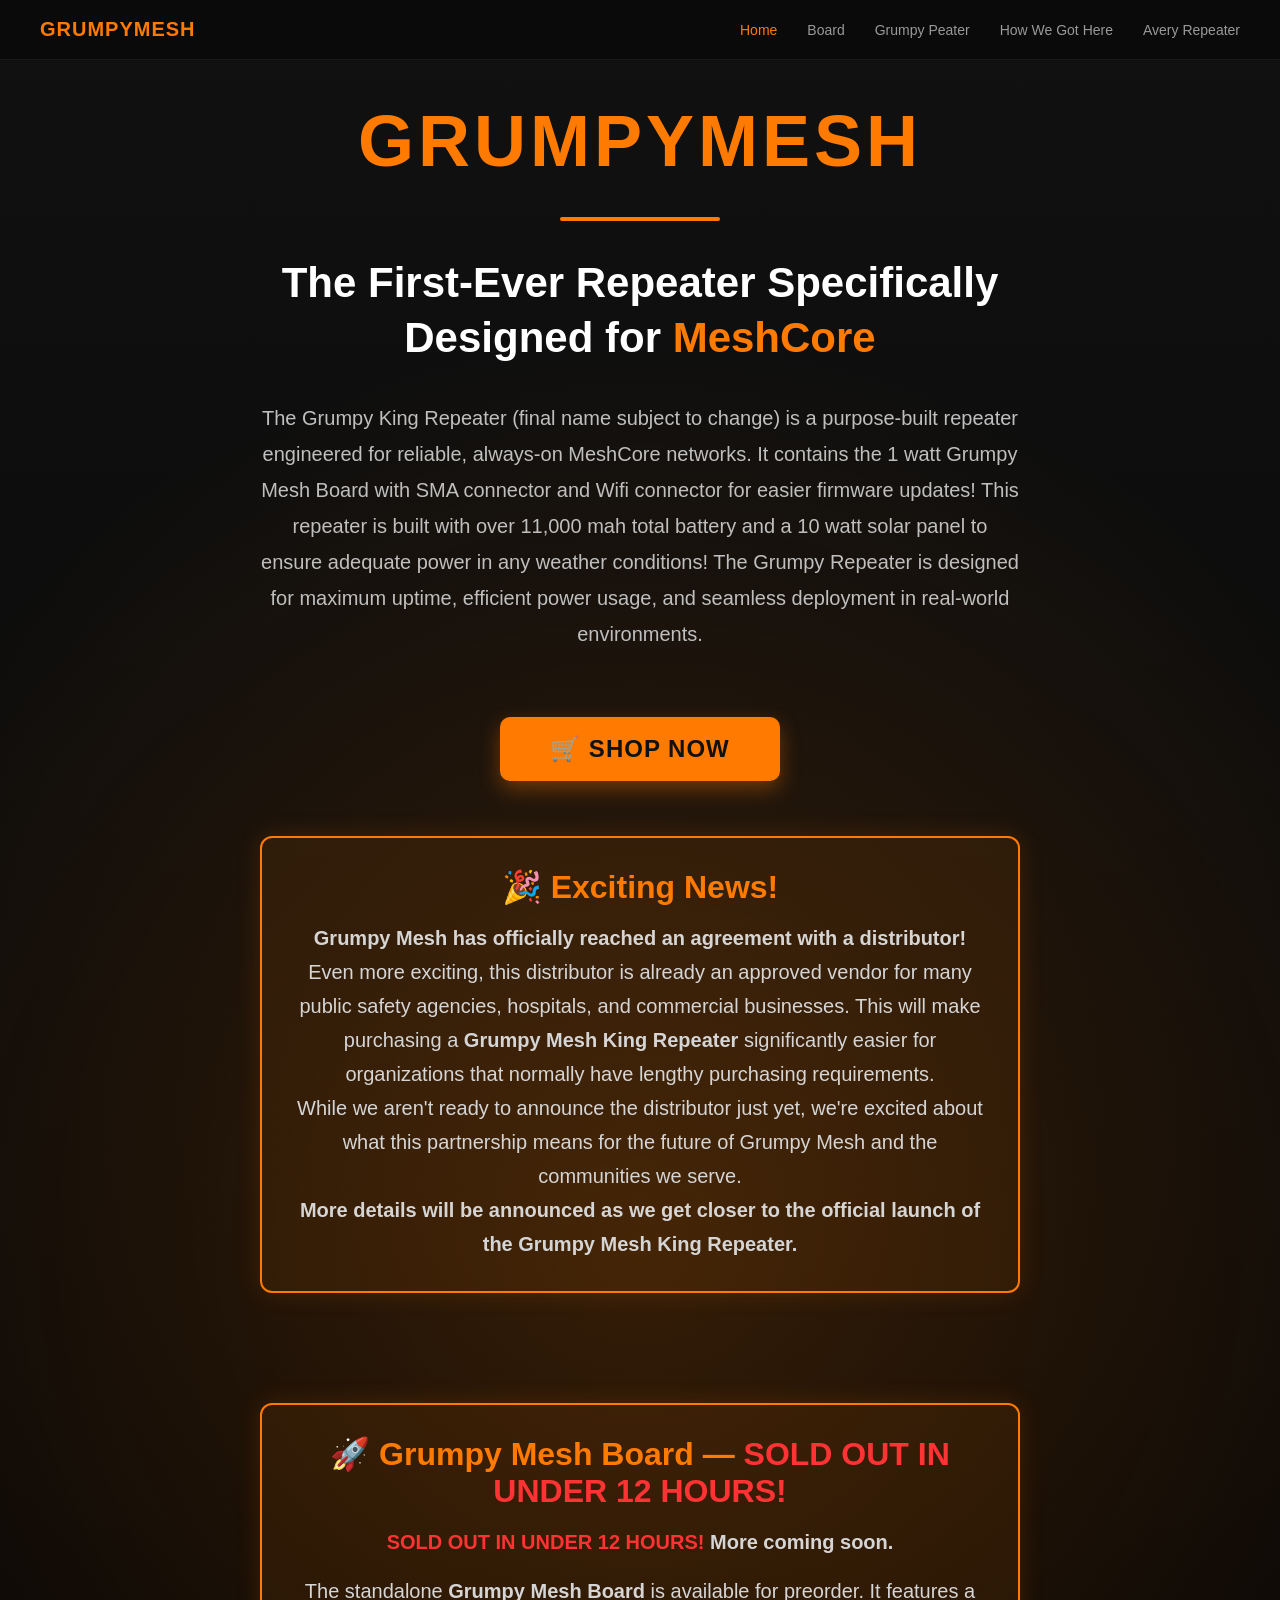
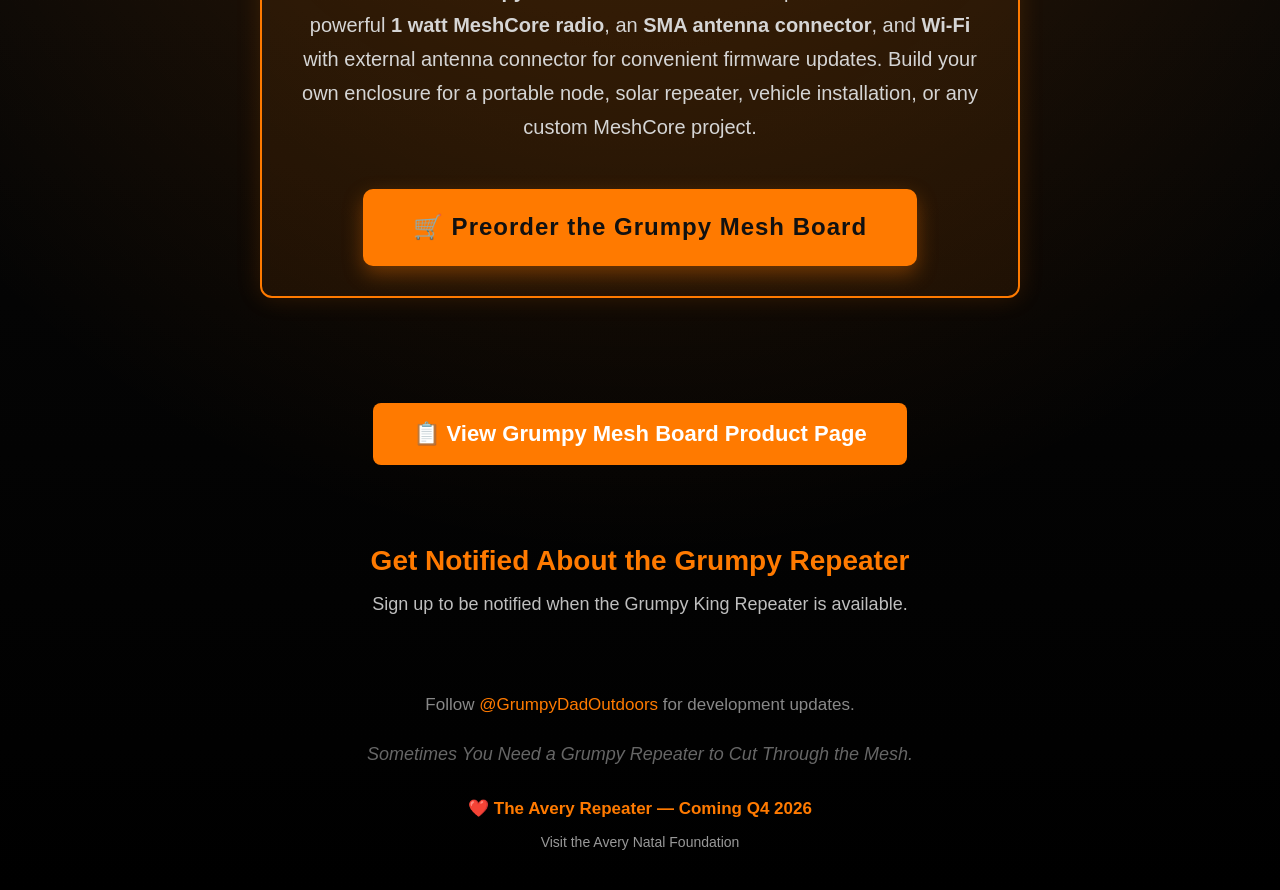
==== index.html @ 65bcdeb1 "Fix grammatical error in tagline" ====
<!DOCTYPE html>
<html lang="en">
<head>
<meta charset="UTF-8">
<meta name="viewport" content="width=device-width, initial-scale=1.0">

<title>GrumpyMesh</title>

<style>
.shop-button{
    display:inline-block;
    margin-top:30px;
    background:#ff7a00;
    color:#111;
    text-decoration:none;
    padding:18px 50px;
    border-radius:10px;
    font-size:24px;
    font-weight:bold;
    letter-spacing:1px;
    transition:.25s;
    box-shadow:0 8px 20px rgba(255,122,0,.35);
}

.shop-button:hover{
    background:#ff9500;
    transform:translateY(-3px);
    box-shadow:0 12px 28px rgba(255,149,0,.45);
}
*{
    margin:0;
    padding:0;
    box-sizing:border-box;
}

body{
    font-family:Arial,Helvetica,sans-serif;
    background:#0b0b0b;
    color:white;
    min-height:100vh;
    display:flex;
    flex-direction:column;
    overflow-x:hidden;
    position:relative;
}

body:before{
    content:"";
    position:absolute;
    inset:0;
    background:
    radial-gradient(circle at center,
        rgba(255,122,0,.18),
        transparent 65%),
    linear-gradient(#111,#000);
    z-index:0;
}

.container{
    position:relative;
    z-index:2;
    width:100%;
    max-width:900px;
    text-align:center;
    margin:0 auto;
    padding:40px 20px;
    flex:1;
    display:flex;
    flex-direction:column;
    justify-content:center;
    align-items:center;
}

.logo{
    color:#ff7a00;
    font-size:72px;
    font-weight:900;
    letter-spacing:4px;
}

.line{
    width:160px;
    height:4px;
    background:#ff7a00;
    margin:35px auto;
    border-radius:10px;
}

.headline{
    font-size:42px;
    font-weight:bold;
    line-height:1.3;
}

.highlight{
    color:#ff7a00;
}

.description{
    margin:35px auto;
    max-width:760px;
    color:#bfbfbf;
    font-size:20px;
    line-height:1.8;
}

.footer{
    margin-top:45px;
    color:#888;
    font-size:17px;
}

.footer a{
    color:#ff7a00;
    text-decoration:none;
}

.footer a:hover{
    text-decoration:underline;
}

.tagline{
    margin-top:25px;
    color:#666;
    font-size:18px;
    font-style:italic;
    line-height:1.6;
}

.ml-embedded{
    margin-top:30px;
    display:flex;
    justify-content:center;
}

.signup{
    margin-top:60px;
    max-width:760px;
    text-align:center;
}

.signup h2{
    color:#ff7a00;
    font-size:28px;
    margin-bottom:12px;
}

.signup p{
    color:#bfbfbf;
    font-size:18px;
    line-height:1.7;
    margin-bottom:10px;
}
    
.announcement{
    margin:55px auto;
    max-width:760px;
    padding:30px;
    border:2px solid #ff7a00;
    border-radius:12px;
    background:rgba(255,122,0,.08);
    box-shadow:0 0 25px rgba(255,122,0,.15);
}

.announcement h2{
    color:#ff7a00;
    font-size:32px;
    margin-bottom:15px;
}

.announcement .date{
    font-size:28px;
    font-weight:bold;
    color:#ffffff;
    margin-bottom:20px;
}

.announcement p{
    color:#d5d5d5;
    font-size:20px;
    line-height:1.7;
}
.top-nav{
    position:sticky;
    top:0;
    z-index:1000;
    display:flex;
    justify-content:space-between;
    align-items:center;
    padding:18px 40px;
    background:rgba(10,10,10,0.85);
    backdrop-filter:blur(12px);
    border-bottom:1px solid rgba(255,255,255,0.06);
}

.top-nav .brand{
    font-size:20px;
    font-weight:800;
    color:#ff7a00;
    letter-spacing:1px;
    text-decoration:none;
}

.top-nav .nav-links{
    display:flex;
    gap:30px;
}

.top-nav .nav-links a{
    color:#999;
    text-decoration:none;
    font-size:14px;
    font-weight:500;
    transition:color .2s;
}

.top-nav .nav-links a:hover,
.top-nav .nav-links a.active{
    color:#ff7a00;
}


@media(max-width:768px){
.top-nav{
    padding:14px 20px;
}
.top-nav .nav-links{
    gap:15px;
}
.logo{
    font-size:48px;
}

.headline{
    font-size:30px;
}

.description{
    font-size:18px;
}

}

</style>
<!-- MailerLite Universal -->
<script>
    (function(w,d,e,u,f,l,n){w[f]=w[f]||function(){(w[f].q=w[f].q||[])
    .push(arguments);},l=d.createElement(e),l.async=1,l.src=u,
    n=d.getElementsByTagName(e)[0],n.parentNode.insertBefore(l,n);})
    (window,document,'script','https://assets.mailerlite.com/js/universal.js','ml');
    ml('account', '2524676');
</script>
<!-- End MailerLite Universal -->
<style>
/* GrumpyMesh mobile navigation/content fixes */
* { box-sizing: border-box; }

html, body {
  width: 100%;
  max-width: 100%;
  overflow-x: hidden;
}

img, video, iframe {
  max-width: 100%;
  height: auto;
}

@media (max-width: 768px) {
  body {
    width: 100%;
    overflow-x: hidden;
  }

  .top-nav, nav {
    width: 100%;
    max-width: 100%;
    padding: 14px 16px !important;
    display: flex !important;
    flex-wrap: wrap !important;
    align-items: center !important;
    gap: 10px 16px !important;
  }

  .top-nav .brand, nav .brand {
    flex: 0 0 auto;
    white-space: nowrap;
  }

  .top-nav .nav-links, nav .nav-links,
  nav > div:last-child {
    flex: 1 1 100% !important;
    width: 100% !important;
    min-width: 0;
    display: flex !important;
    justify-content: flex-start !important;
    align-items: center !important;
    gap: 16px !important;
    overflow-x: auto !important;
    overflow-y: hidden !important;
    white-space: nowrap !important;
    padding: 2px 2px 6px !important;
    -webkit-overflow-scrolling: touch;
    scrollbar-width: none;
  }

  .top-nav .nav-links::-webkit-scrollbar,
  nav .nav-links::-webkit-scrollbar,
  nav > div:last-child::-webkit-scrollbar {
    display: none;
  }

  .top-nav .nav-links a, nav .nav-links a, nav > div:last-child a {
    flex: 0 0 auto !important;
    white-space: nowrap !important;
    margin: 0 !important;
    font-size: 14px !important;
    line-height: 1.2;
  }

  main, section, .container, .content, .hero {
    max-width: 100% !important;
  }

  h1 {
    max-width: 100%;
    overflow-wrap: break-word;
  }

  p {
    max-width: 100%;
    overflow-wrap: break-word;
  }

  table {
    display: block;
    max-width: 100%;
    overflow-x: auto;
  }

  pre, code {
    max-width: 100%;
    overflow-x: auto;
  }
}

/* Extra-small phones */
@media (max-width: 430px) {
  .top-nav, nav {
    padding-left: 12px !important;
    padding-right: 12px !important;
  }

  .top-nav .nav-links, nav .nav-links,
  nav > div:last-child {
    gap: 13px !important;
  }

  .top-nav .nav-links a, nav .nav-links a, nav > div:last-child a {
    font-size: 13px !important;
  }
}
</style>
</head>

<body>
<div class="top-nav">
    <a href="index.html" class="brand">GRUMPYMESH</a>
    <div class="nav-links">
        <a href="index.html" class="active">Home</a>
        <a href="board.html">Board</a>
        <a href="grumpy-peater.html">Grumpy Peater</a>
        <a href="how-we-got-here.html">How We Got Here</a>
        <a href="avery-natal.html">Avery Repeater</a>
    </div>
</div>
<div class="container">

<div class="logo">
GRUMPYMESH
</div>

<div class="line"></div>

<div class="headline">
The First-Ever Repeater Specifically Designed for
<span class="highlight">MeshCore</span>
</div>

<div class="description">
The Grumpy King Repeater (final name subject to change) is a purpose-built repeater engineered for reliable, always-on MeshCore networks.
It contains the 1 watt Grumpy Mesh Board with SMA connector and Wifi connector for easier firmware updates! 
This repeater is built with over 11,000 mah total battery and a 10 watt solar panel to ensure adequate power in any weather conditions!
The Grumpy Repeater is designed for maximum uptime, efficient power usage, and seamless deployment in real-world environments.
</div>
<a class="shop-button"
   href="https://shop.grumpymesh.com"
   target="_blank">
    🛒 SHOP NOW
</a>
<div class="announcement">

    <h2>🎉 Exciting News!</h2>

    <p>
        <strong>Grumpy Mesh has officially reached an agreement with a distributor!</strong>
    </p>

    <p>
        Even more exciting, this distributor is already an approved vendor for many public safety agencies, hospitals, and commercial businesses. This will make purchasing a <strong>Grumpy Mesh King Repeater</strong> significantly easier for organizations that normally have lengthy purchasing requirements.
    </p>

    <p>
        While we aren't ready to announce the distributor just yet, we're excited about what this partnership means for the future of Grumpy Mesh and the communities we serve.
    </p>

    <p>
        <strong>More details will be announced as we get closer to the official launch of the Grumpy Mesh King Repeater.</strong>
    </p>

</div>
<div class="announcement">

    <h2>🚀 Grumpy Mesh Board — <span style="color:#ff3333;">SOLD OUT IN UNDER 12 HOURS!</span></h2>

    <p>
        <strong><span style="color:#ff3333;">SOLD OUT IN UNDER 12 HOURS!</span> More coming soon.</strong>
    </p>

    <p style="margin-top:15px;">
        The standalone <strong>Grumpy Mesh Board</strong> is available for preorder. It features a powerful
        <strong>1 watt MeshCore radio</strong>,
        an <strong>SMA antenna connector</strong>,
        and <strong>Wi-Fi</strong> with external antenna connector for convenient firmware updates. Build your own enclosure for a portable node, solar repeater, vehicle installation, or any custom MeshCore project.
    </p>

    <p style="margin-top:15px;">
        <a class="shop-button" href="https://shop.grumpymesh.com" target="_blank">🛒 Preorder the Grumpy Mesh Board</a>
    </p>

</div>

<div style="margin-top:50px; text-align:center;">
    <a href="board.html"
       style="display:inline-block;
              background:#ff7a00;
              color:white;
              padding:18px 40px;
              border-radius:8px;
              font-size:22px;
              font-weight:bold;
              text-decoration:none;
              margin-bottom:20px;">
        📋 View Grumpy Mesh Board Product Page
    </a>
</div>

<div class="signup">
    <h2>Get Notified About the Grumpy Repeater</h2>
    <p>Sign up to be notified when the Grumpy King Repeater is available.</p>
    <div class="ml-embedded" data-form="Pc8Yta"></div>
</div>

<div class="footer">
Follow
<a href="https://www.youtube.com/@GrumpyDadOutdoors" target="_blank">
@GrumpyDadOutdoors
</a>
for development updates.
</div>

<div class="tagline">
Sometimes You Need a Grumpy Repeater to Cut Through the Mesh.
</div>

<div style="margin-top:30px; text-align:center;">
    <a href="avery-natal.html"
       style="color:#ff7a00; text-decoration:none; font-size:17px; font-weight:bold;">
        ❤️ The Avery Repeater — Coming Q4 2026
    </a>
</div>

<div style="margin-top:15px; text-align:center; font-size:14px; color:#777;">
    <a href="https://averynatalfoundation.org/" target="_blank" rel="noopener noreferrer"
       style="color:#999; text-decoration:none;">
        Visit the Avery Natal Foundation
    </a>
</div>

</div>

</body>
</html>
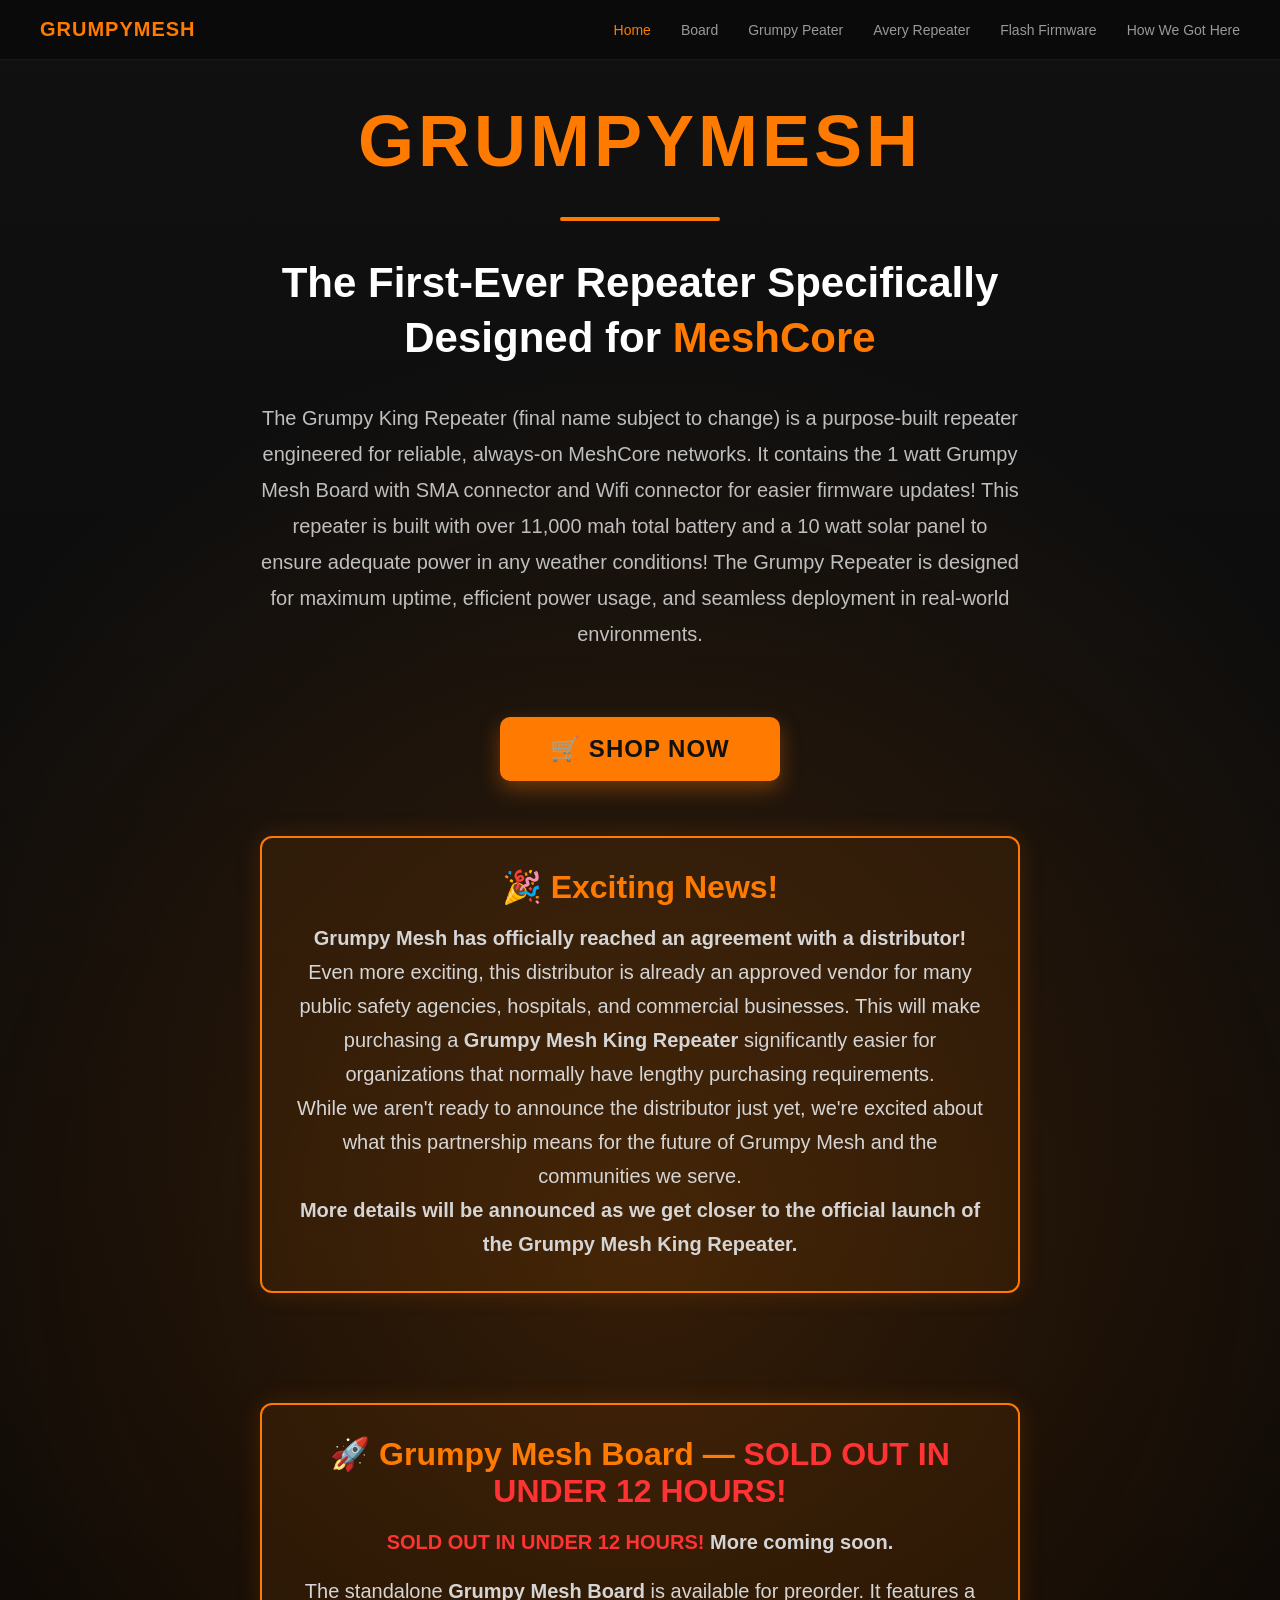
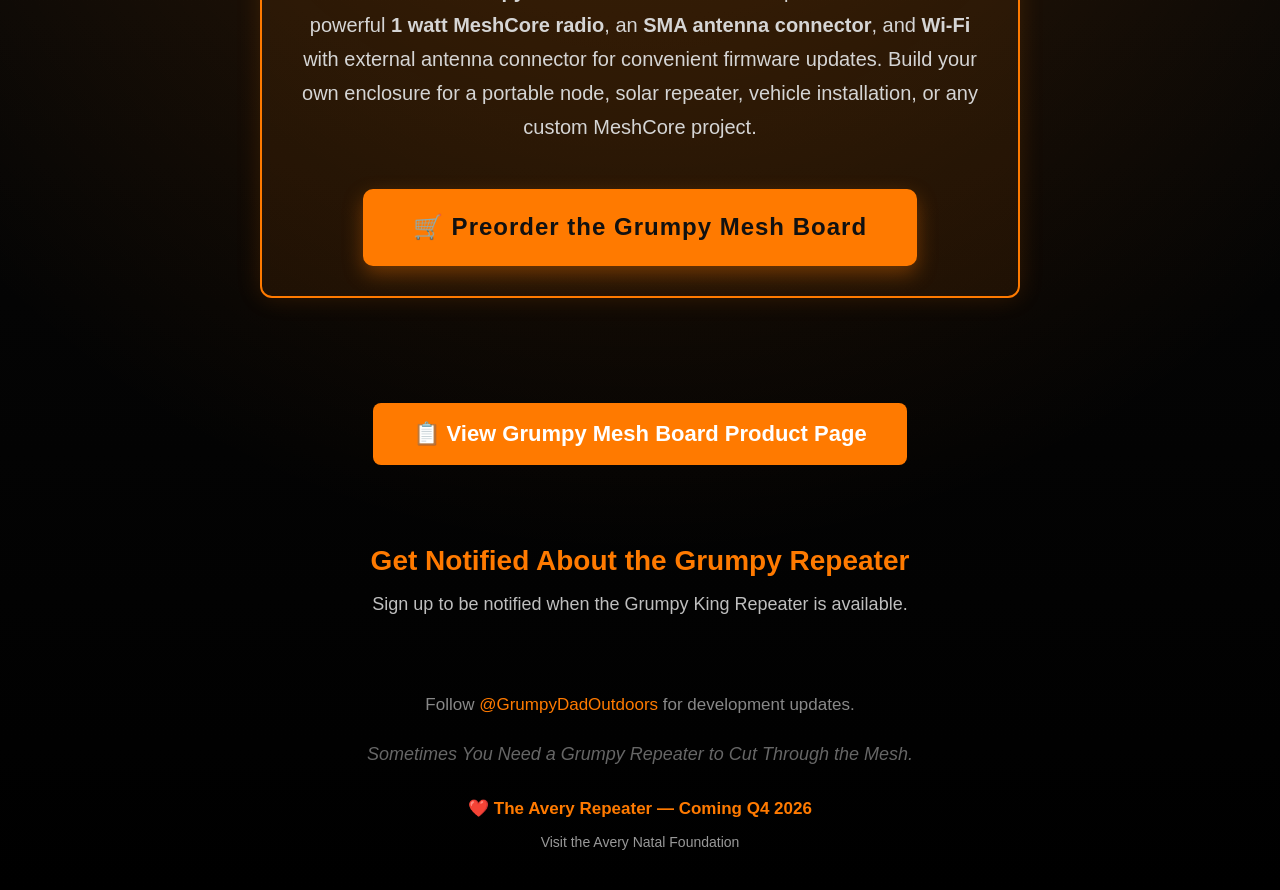
==== commit eb4f4476: "adds flasher and fixes some ui" ====
--- a/index.html
+++ b/index.html
@@ -370,8 +370,9 @@
         <a href="index.html" class="active">Home</a>
         <a href="board.html">Board</a>
         <a href="grumpy-peater.html">Grumpy Peater</a>
+        <a href="avery-natal.html">Avery Repeater</a>
+        <a href="flasher.html">Flash Firmware</a>
         <a href="how-we-got-here.html">How We Got Here</a>
-        <a href="avery-natal.html">Avery Repeater</a>
     </div>
 </div>
 <div class="container">
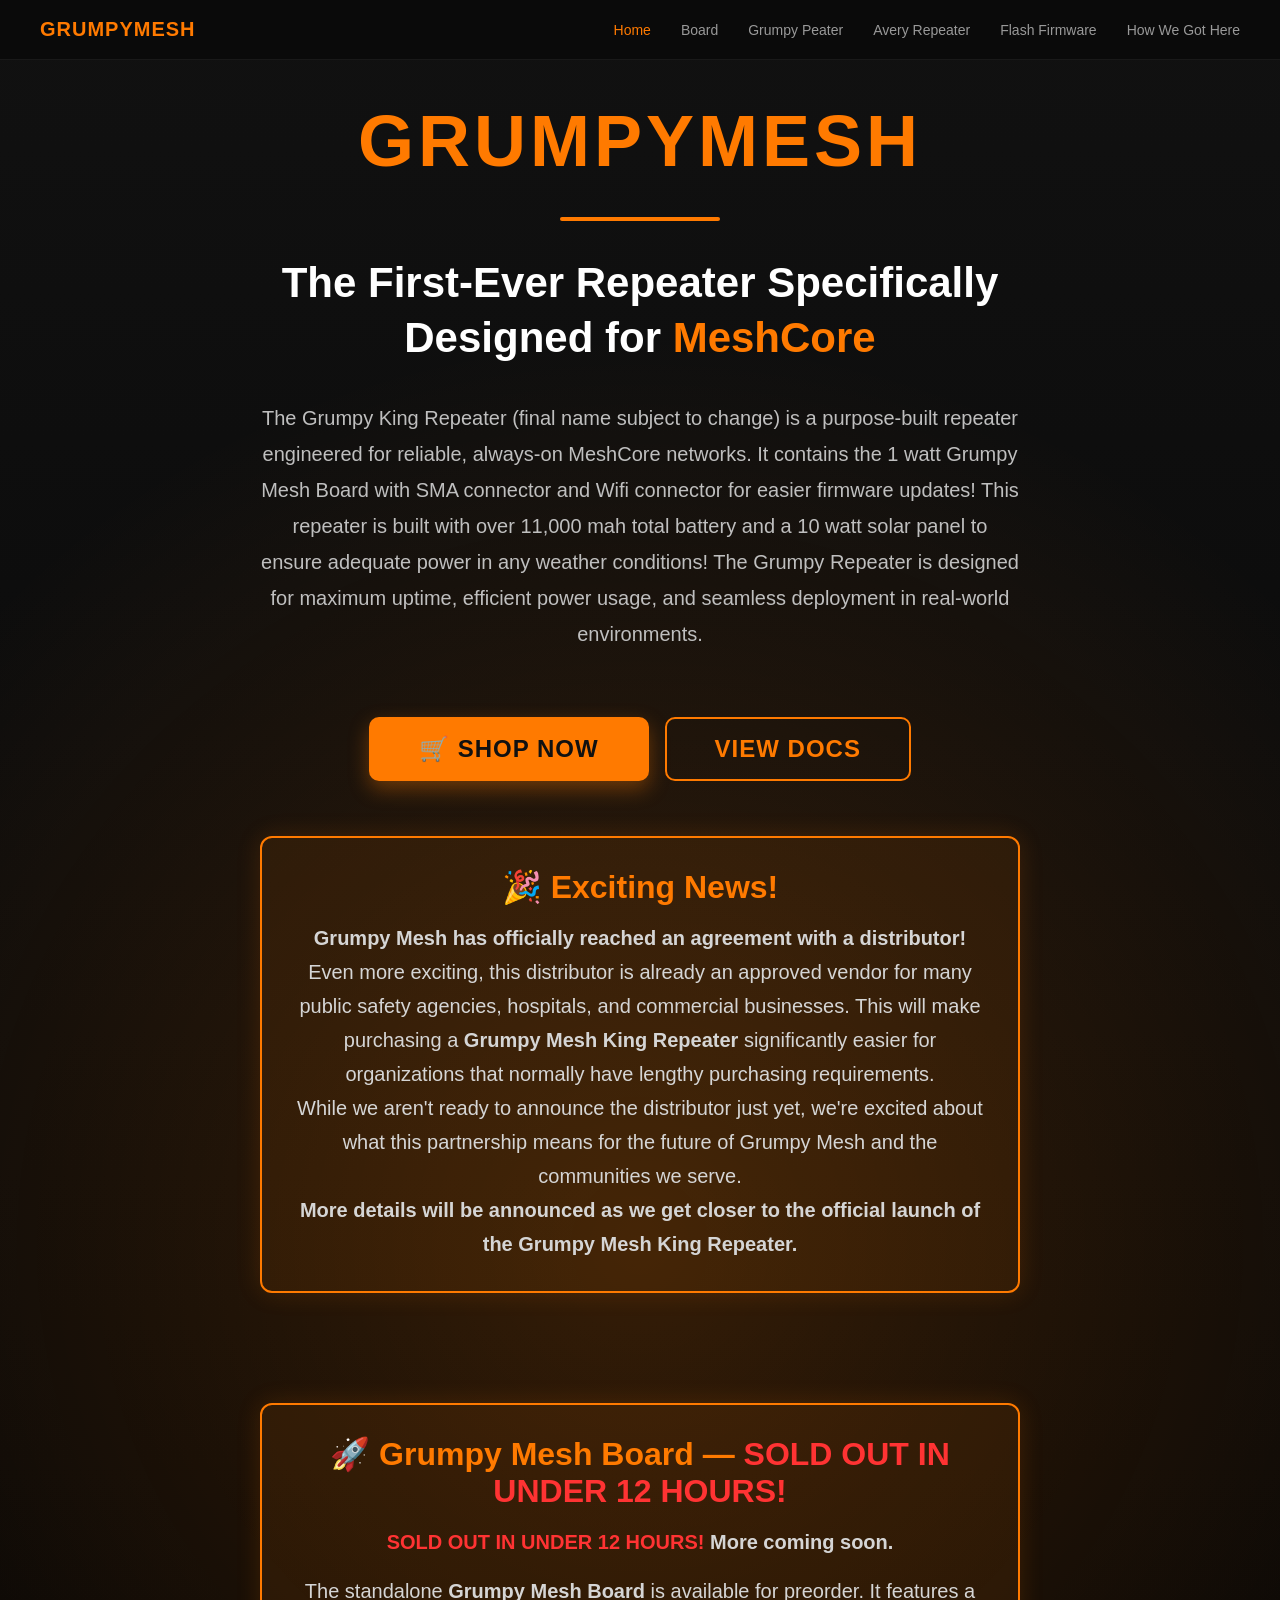
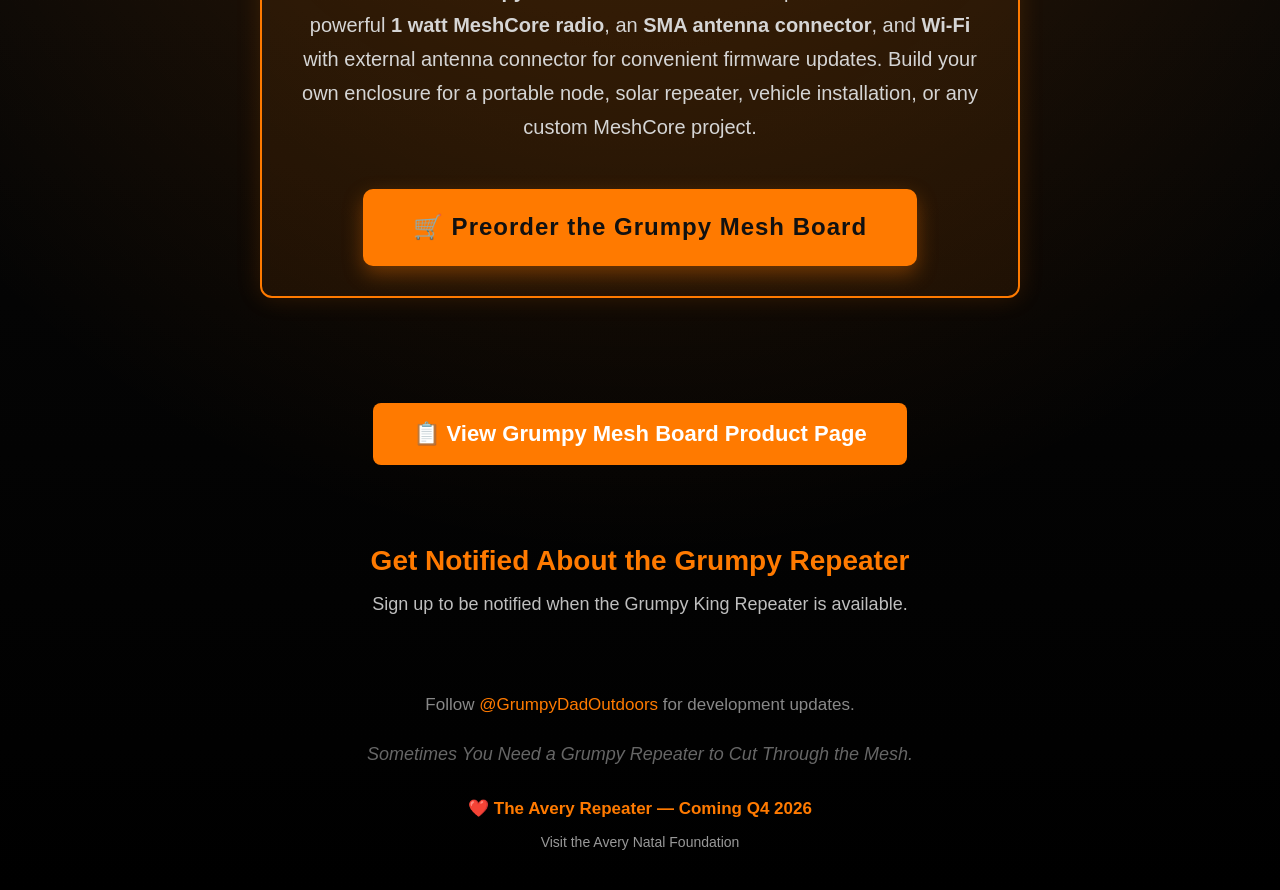
==== commit 5a191e45: "adds docs buttons" ====
--- a/index.html
+++ b/index.html
@@ -26,6 +26,39 @@
     background:#ff9500;
     transform:translateY(-3px);
     box-shadow:0 12px 28px rgba(255,149,0,.45);
+}
+
+.home-actions{
+    display:flex;
+    justify-content:center;
+    align-items:center;
+    flex-wrap:wrap;
+    gap:16px;
+    margin-top:30px;
+}
+
+.home-actions .shop-button{
+    margin-top:0;
+}
+
+.docs-button{
+    display:inline-block;
+    color:#ff7a00;
+    background:transparent;
+    border:2px solid #ff7a00;
+    text-decoration:none;
+    padding:16px 48px;
+    border-radius:10px;
+    font-size:24px;
+    font-weight:bold;
+    letter-spacing:1px;
+    transition:.25s;
+}
+
+.docs-button:hover{
+    color:#111;
+    background:#ff7a00;
+    transform:translateY(-3px);
 }
 *{
     margin:0;
@@ -394,11 +427,20 @@
 This repeater is built with over 11,000 mah total battery and a 10 watt solar panel to ensure adequate power in any weather conditions!
 The Grumpy Repeater is designed for maximum uptime, efficient power usage, and seamless deployment in real-world environments.
 </div>
-<a class="shop-button"
-   href="https://shop.grumpymesh.com"
-   target="_blank">
-    🛒 SHOP NOW
-</a>
+<div class="home-actions">
+    <a class="shop-button"
+       href="https://shop.grumpymesh.com"
+       target="_blank"
+       rel="noopener noreferrer">
+        🛒 SHOP NOW
+    </a>
+    <a class="docs-button"
+       href="https://docs.grumpymesh.com"
+       target="_blank"
+       rel="noopener noreferrer">
+        VIEW DOCS
+    </a>
+</div>
 <div class="announcement">
 
     <h2>🎉 Exciting News!</h2>
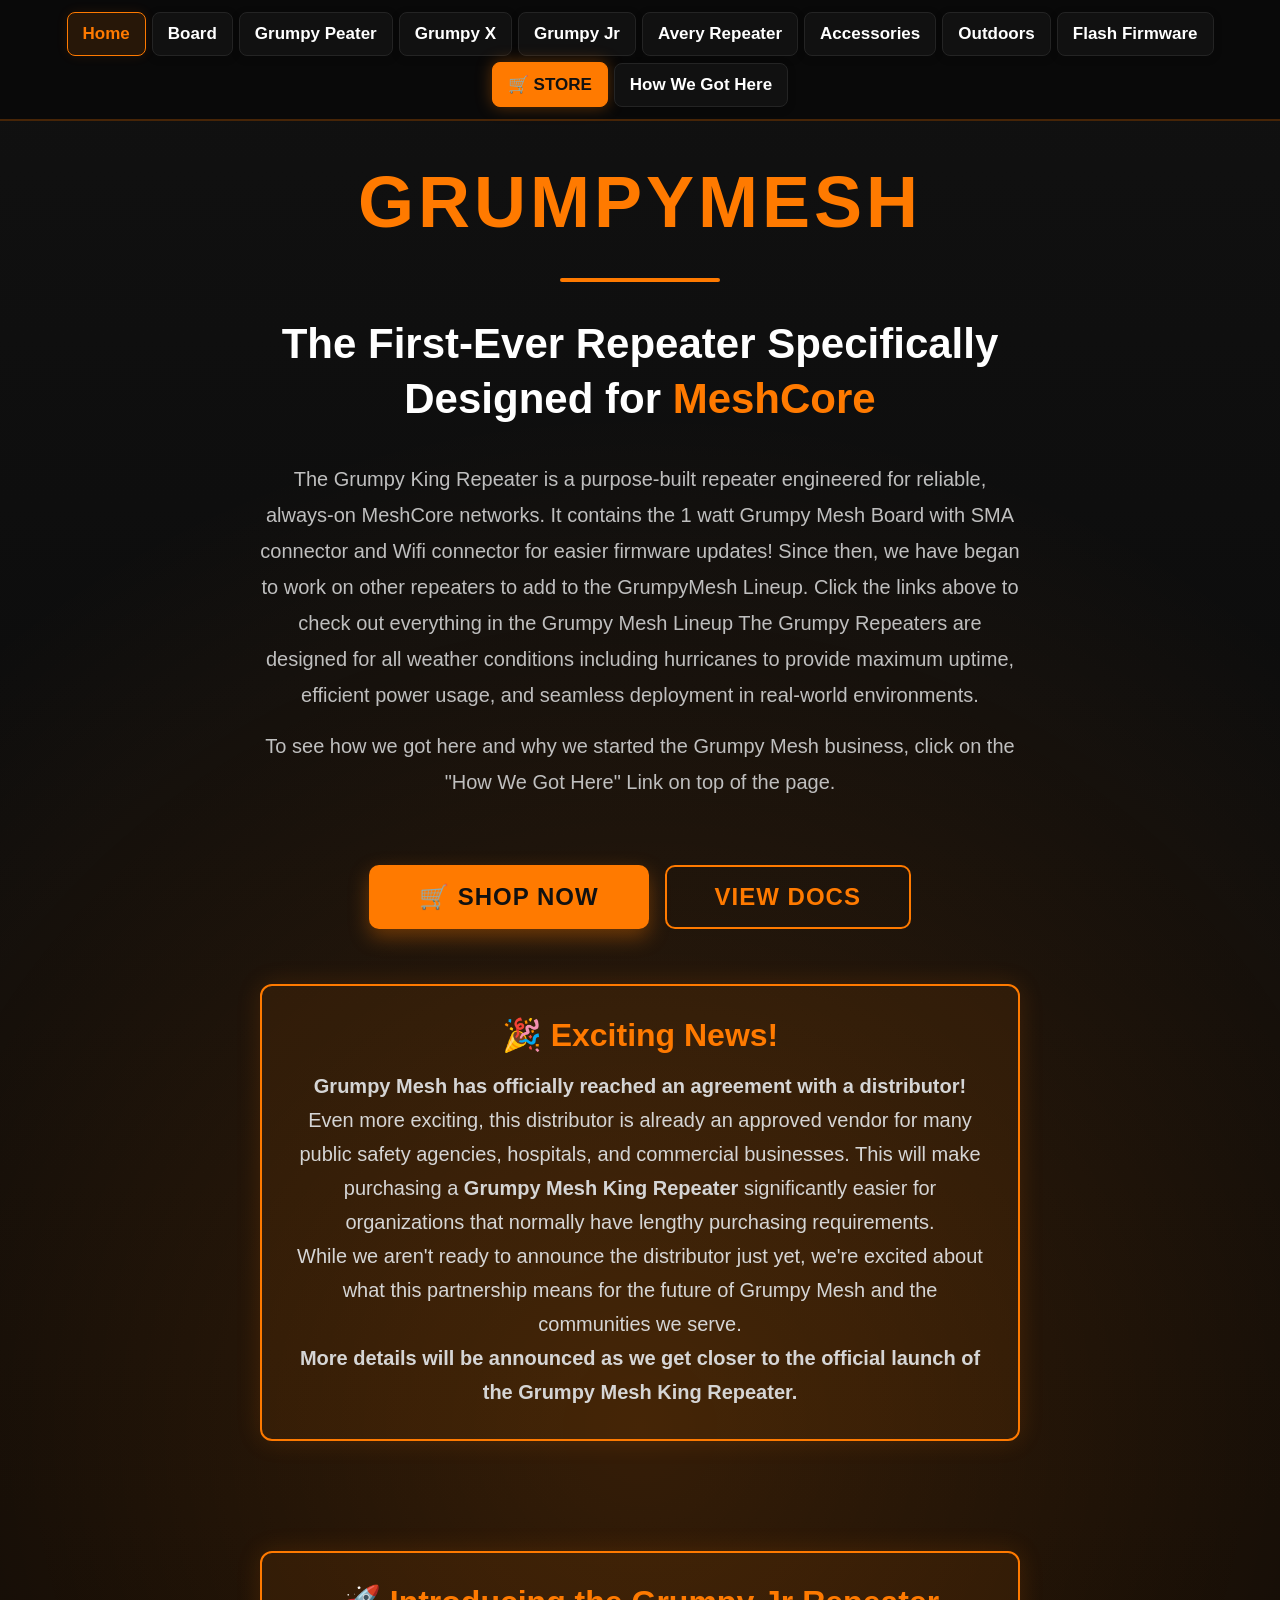
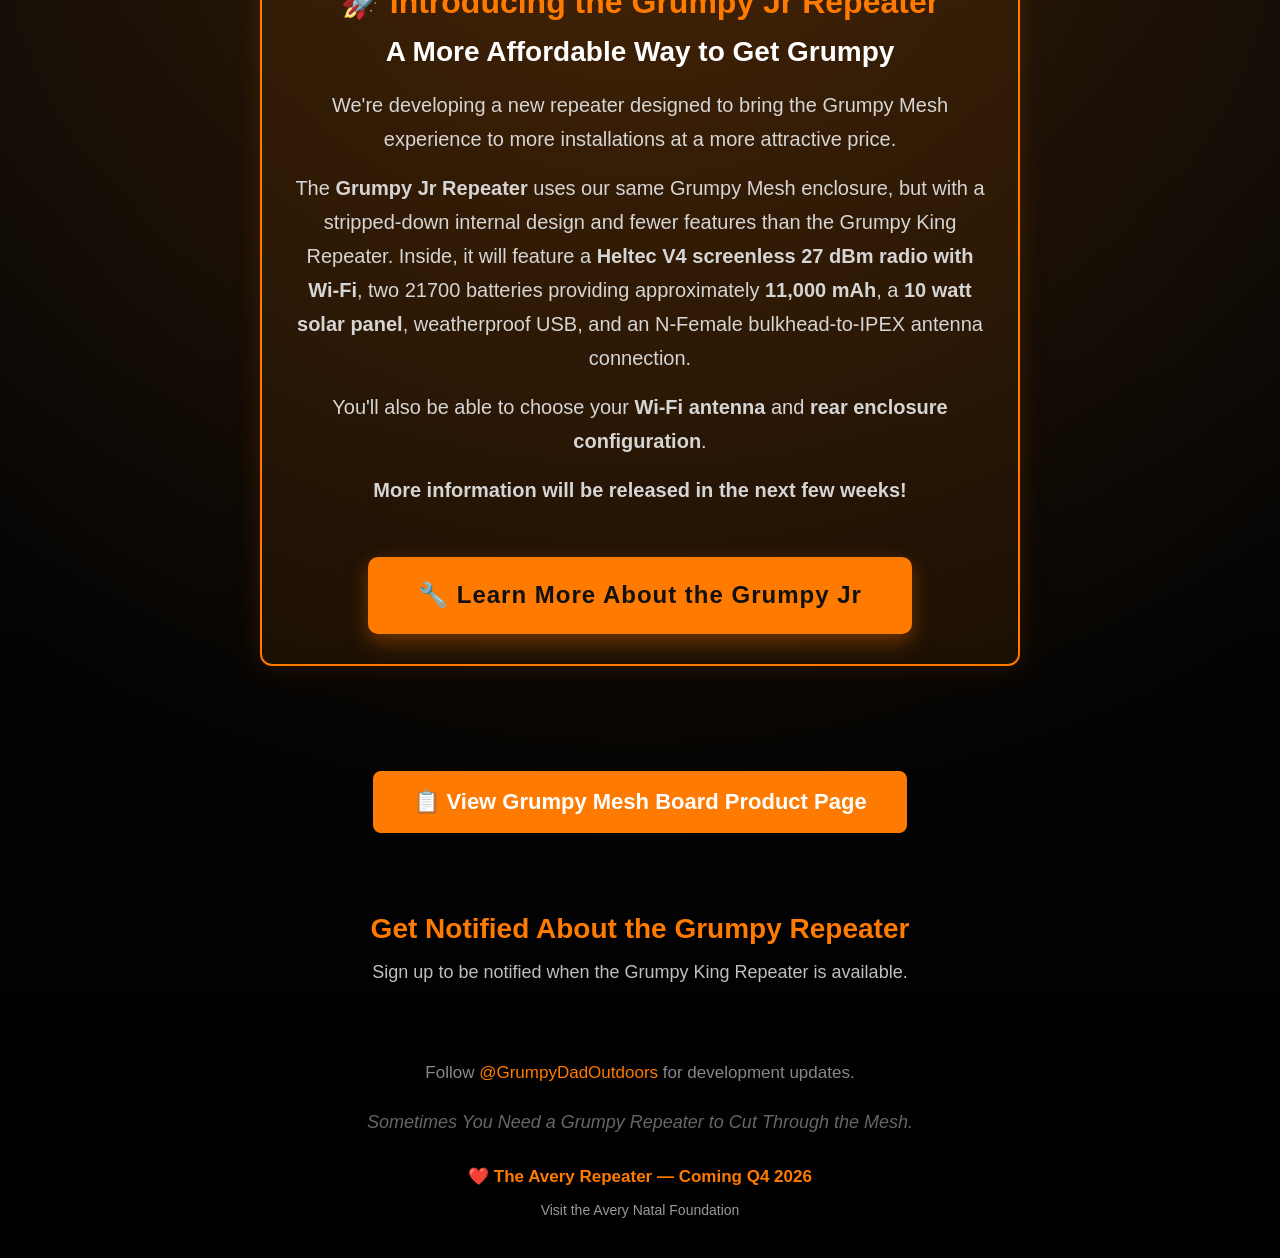
==== commit eabecb67: "Add files via upload" ====
--- a/index.html
+++ b/index.html
@@ -213,65 +213,121 @@
     font-size:20px;
     line-height:1.7;
 }
+
 .top-nav{
     position:sticky;
     top:0;
     z-index:1000;
     display:flex;
-    justify-content:space-between;
+    justify-content:center;
     align-items:center;
-    padding:18px 40px;
-    background:rgba(10,10,10,0.85);
+    width:100%;
+    padding:12px 20px;
+    background:rgba(10,10,10,0.97);
     backdrop-filter:blur(12px);
-    border-bottom:1px solid rgba(255,255,255,0.06);
+    border-bottom:2px solid rgba(255,122,0,0.25);
 }
 
 .top-nav .brand{
-    font-size:20px;
-    font-weight:800;
-    color:#ff7a00;
-    letter-spacing:1px;
-    text-decoration:none;
+    display:none;
 }
 
 .top-nav .nav-links{
     display:flex;
-    gap:30px;
+    gap:6px;
+    flex-wrap:wrap;
+    justify-content:center;
+    align-items:center;
+    width:100%;
 }
 
 .top-nav .nav-links a{
-    color:#999;
+    color:#ffffff;
     text-decoration:none;
-    font-size:14px;
-    font-weight:500;
-    transition:color .2s;
+    font-size:17px;
+    font-weight:800;
+    padding:11px 15px;
+    border-radius:8px;
+    transition:all .2s;
+    white-space:nowrap;
 }
 
 .top-nav .nav-links a:hover,
 .top-nav .nav-links a.active{
     color:#ff7a00;
-}
-
-
-@media(max-width:768px){
-.top-nav{
-    padding:14px 20px;
-}
-.top-nav .nav-links{
-    gap:15px;
-}
-.logo{
-    font-size:48px;
-}
-
-.headline{
-    font-size:30px;
-}
-
-.description{
-    font-size:18px;
-}
-
+    background:rgba(255,122,0,.12);
+    box-shadow:0 0 12px rgba(255,122,0,.10);
+}
+
+/* Highlight Store navigation tab */
+.top-nav .nav-links a.store-link{
+    color:#111;
+    background:#ff7a00;
+    border-color:#ff7a00;
+    box-shadow:0 0 16px rgba(255,122,0,.35);
+}
+.top-nav .nav-links a.store-link:hover{
+    color:#111;
+    background:#ff9500;
+    border-color:#ff9500;
+    box-shadow:0 0 20px rgba(255,149,0,.5);
+}
+/* Site-wide boxed navigation */
+.top-nav .nav-links a{
+    border:1px solid #242424;
+    background:#111;
+    box-shadow:0 2px 8px rgba(0,0,0,.18);
+}
+.top-nav .nav-links a:hover,
+.top-nav .nav-links a.active{
+    border-color:#ff7a00;
+    background:rgba(255,122,0,.12);
+    box-shadow:0 0 12px rgba(255,122,0,.10);
+}
+
+
+/* GrumpyMesh mobile navigation/content fixes */
+* { box-sizing: border-box; }
+html, body { width:100%; max-width:100%; overflow-x:hidden; }
+img, video, iframe { max-width:100%; height:auto; }
+
+@media (max-width:768px){
+    body{width:100%;overflow-x:hidden;}
+    .top-nav{
+        padding:10px 10px !important;
+        display:flex !important;
+        justify-content:center !important;
+        align-items:center !important;
+    }
+    .top-nav .nav-links{
+        width:100% !important;
+        display:flex !important;
+        justify-content:center !important;
+        align-items:center !important;
+        gap:5px !important;
+        overflow-x:auto !important;
+        overflow-y:hidden !important;
+        white-space:nowrap !important;
+        padding:2px 0 5px !important;
+        scrollbar-width:none;
+        -webkit-overflow-scrolling:touch;
+    }
+    .top-nav .nav-links::-webkit-scrollbar{display:none;}
+    .top-nav .nav-links a{
+        flex:0 0 auto !important;
+        font-size:14px !important;
+        padding:9px 10px !important;
+        white-space:nowrap !important;
+    }
+}
+
+@media (max-width:430px){
+    .top-nav{padding:8px 6px !important;}
+    .top-nav .nav-links{gap:3px !important;}
+    .top-nav .nav-links a{
+        font-size:13px !important;
+        padding:8px 8px !important;
+    }
 }
 
 </style>
@@ -403,8 +459,13 @@
         <a href="index.html" class="active">Home</a>
         <a href="board.html">Board</a>
         <a href="grumpy-peater.html">Grumpy Peater</a>
+        <a href="grumpy-x-repeater.html">Grumpy X</a>
+        <a href="grumpy-jr.html">Grumpy Jr</a>
         <a href="avery-natal.html">Avery Repeater</a>
+        <a href="accessories.html">Accessories</a>
+        <a href="outdoors.html">Outdoors</a>
         <a href="flasher.html">Flash Firmware</a>
+        <a href="https://shop.grumpymesh.com" class="store-link" target="_blank" rel="noopener noreferrer">🛒 STORE</a>
         <a href="how-we-got-here.html">How We Got Here</a>
     </div>
 </div>
@@ -422,10 +483,15 @@
 </div>
 
 <div class="description">
-The Grumpy King Repeater (final name subject to change) is a purpose-built repeater engineered for reliable, always-on MeshCore networks.
-It contains the 1 watt Grumpy Mesh Board with SMA connector and Wifi connector for easier firmware updates! 
-This repeater is built with over 11,000 mah total battery and a 10 watt solar panel to ensure adequate power in any weather conditions!
-The Grumpy Repeater is designed for maximum uptime, efficient power usage, and seamless deployment in real-world environments.
+The Grumpy King Repeater  is a purpose-built repeater engineered for reliable, always-on MeshCore networks.
+It contains the 1 watt Grumpy Mesh Board with SMA connector and Wifi connector for easier firmware updates! Since then, we have began to 
+work on other repeaters to add to the GrumpyMesh Lineup.  Click the links above to check out everything in the Grumpy Mesh Lineup
+The Grumpy Repeaters are designed for all weather conditions including hurricanes to provide 
+maximum uptime, efficient power usage, and seamless deployment in real-world environments.
+
+
+    <p style="margin-top:15px;">
+To see how we got here and why we started the Grumpy Mesh business, click on the "How We Got Here" Link on top of the page.
 </div>
 <div class="home-actions">
     <a class="shop-button"
@@ -464,21 +530,37 @@
 </div>
 <div class="announcement">
 
-    <h2>🚀 Grumpy Mesh Board — <span style="color:#ff3333;">SOLD OUT IN UNDER 12 HOURS!</span></h2>
+    <h2>🚀 Introducing the <span style="color:#ff7a00;">Grumpy Jr Repeater</span></h2>
+
+    <div class="date">A More Affordable Way to Get Grumpy</div>
 
     <p>
-        <strong><span style="color:#ff3333;">SOLD OUT IN UNDER 12 HOURS!</span> More coming soon.</strong>
+        We're developing a new repeater designed to bring the Grumpy Mesh experience
+        to more installations at a more attractive price.
     </p>
 
     <p style="margin-top:15px;">
-        The standalone <strong>Grumpy Mesh Board</strong> is available for preorder. It features a powerful
-        <strong>1 watt MeshCore radio</strong>,
-        an <strong>SMA antenna connector</strong>,
-        and <strong>Wi-Fi</strong> with external antenna connector for convenient firmware updates. Build your own enclosure for a portable node, solar repeater, vehicle installation, or any custom MeshCore project.
+        The <strong>Grumpy Jr Repeater</strong> uses our same Grumpy Mesh enclosure,
+        but with a stripped-down internal design and fewer features than the Grumpy King
+        Repeater. Inside, it will feature a <strong>Heltec V4 screenless 27 dBm radio
+        with Wi-Fi</strong>, two 21700 batteries providing approximately
+        <strong>11,000 mAh</strong>, a <strong>10 watt solar panel</strong>,
+        weatherproof USB, and an N-Female bulkhead-to-IPEX antenna connection.
     </p>
 
     <p style="margin-top:15px;">
-        <a class="shop-button" href="https://shop.grumpymesh.com" target="_blank">🛒 Preorder the Grumpy Mesh Board</a>
+        You'll also be able to choose your <strong>Wi-Fi antenna</strong> and
+        <strong>rear enclosure configuration</strong>.
+    </p>
+
+    <p style="margin-top:15px;">
+        <strong>More information will be released in the next few weeks!</strong>
+    </p>
+
+    <p style="margin-top:20px;">
+        <a class="shop-button" href="grumpy-jr-repeater.html">
+            🔧 Learn More About the Grumpy Jr
+        </a>
     </p>
 
 </div>
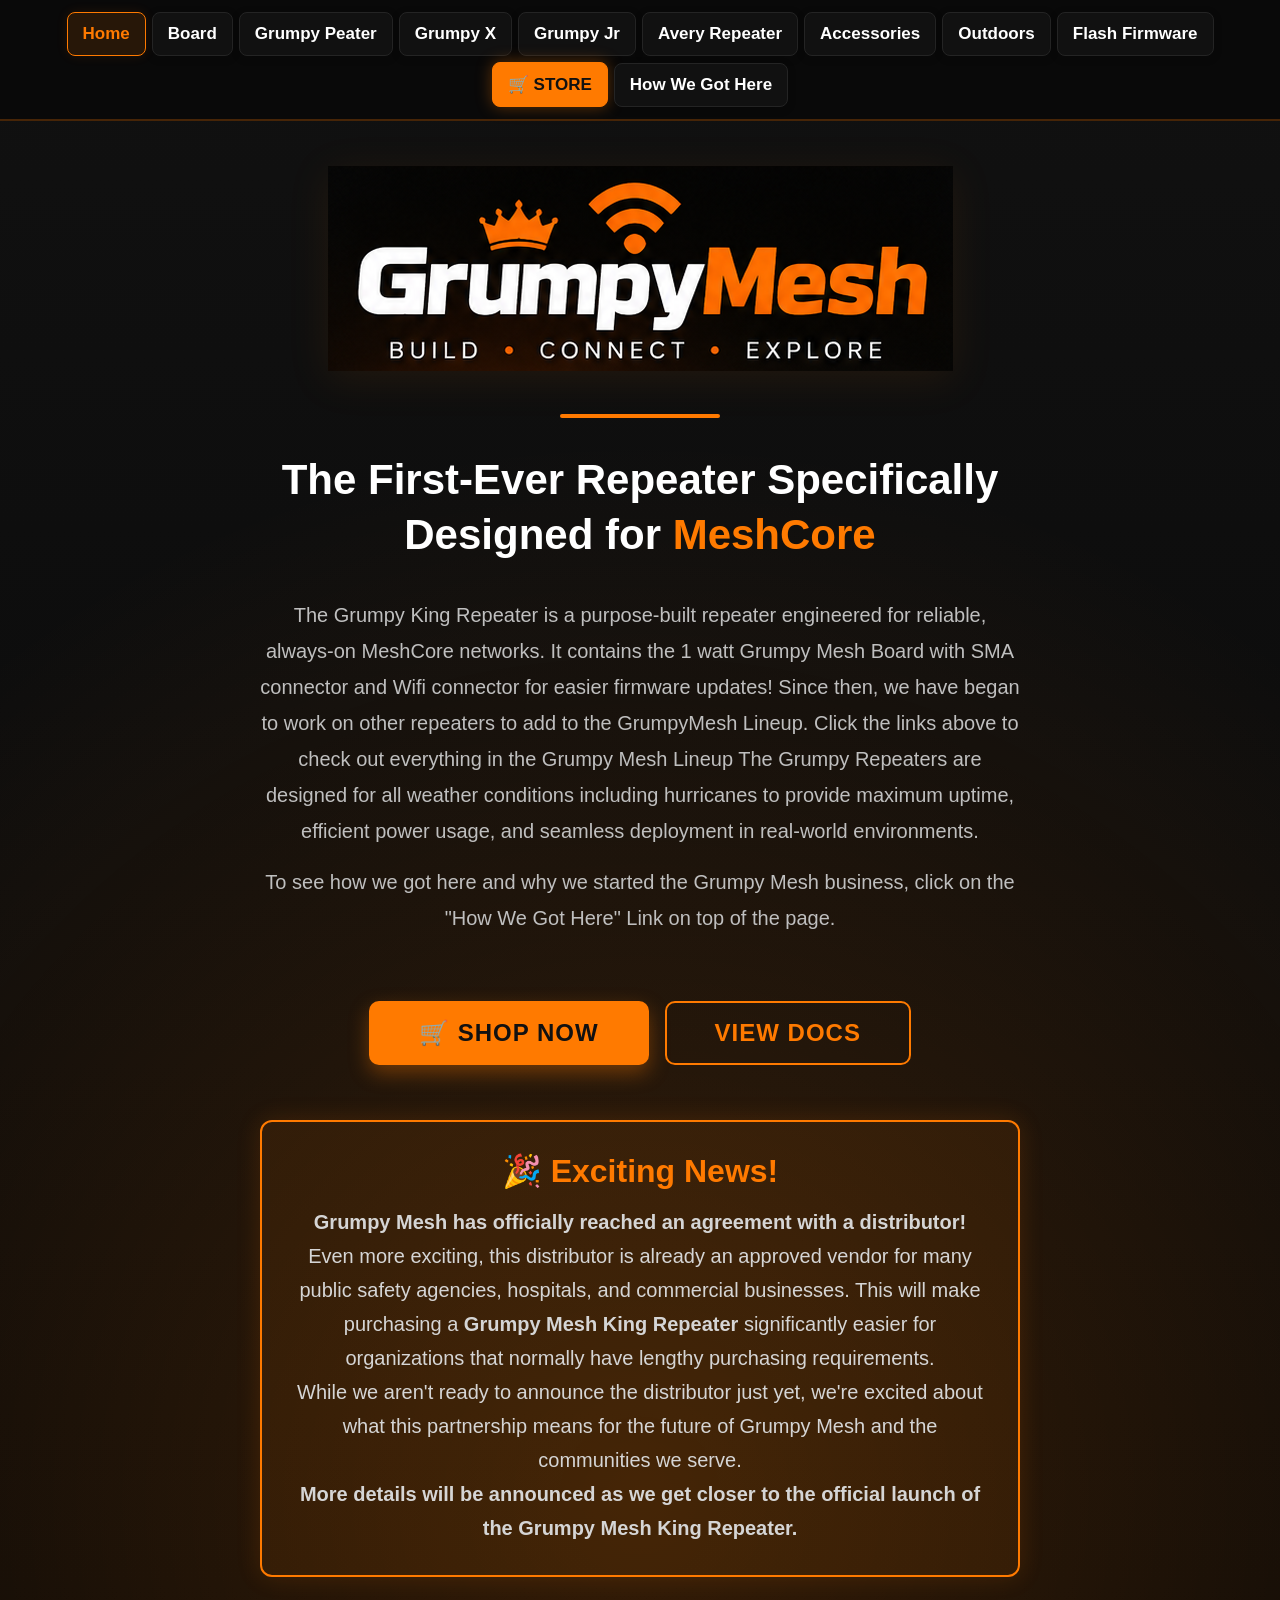
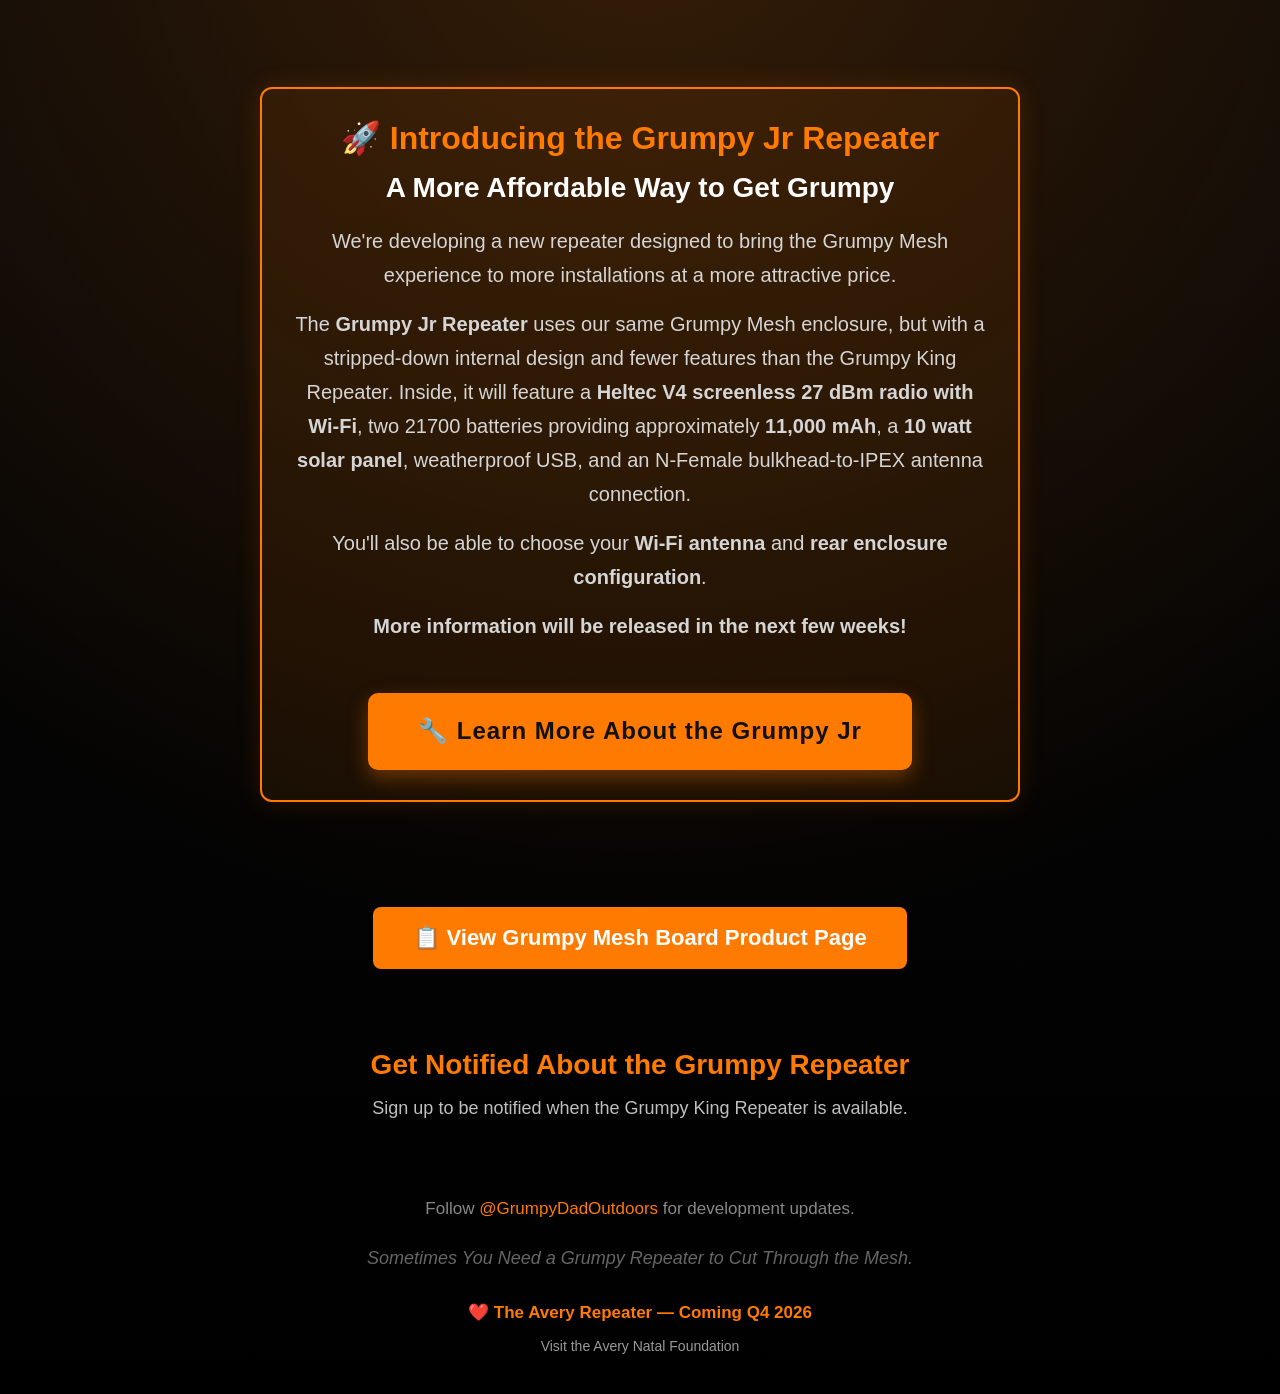
==== commit 9b02b751: "Add files via upload" ====
--- a/index.html
+++ b/index.html
@@ -109,6 +109,14 @@
     font-size:72px;
     font-weight:900;
     letter-spacing:4px;
+}
+.logo-img{
+    display:block;
+    width:min(625px,82%);
+    max-width:100%;
+    height:auto;
+    margin:5px auto 8px;
+    filter:drop-shadow(0 8px 20px rgba(255,122,0,.08));
 }
 
 .line{
@@ -471,9 +479,7 @@
 </div>
 <div class="container">
 
-<div class="logo">
-GRUMPYMESH
-</div>
+<img class="logo-img" src="[data-uri]" alt="GrumpyMesh">
 
 <div class="line"></div>
 
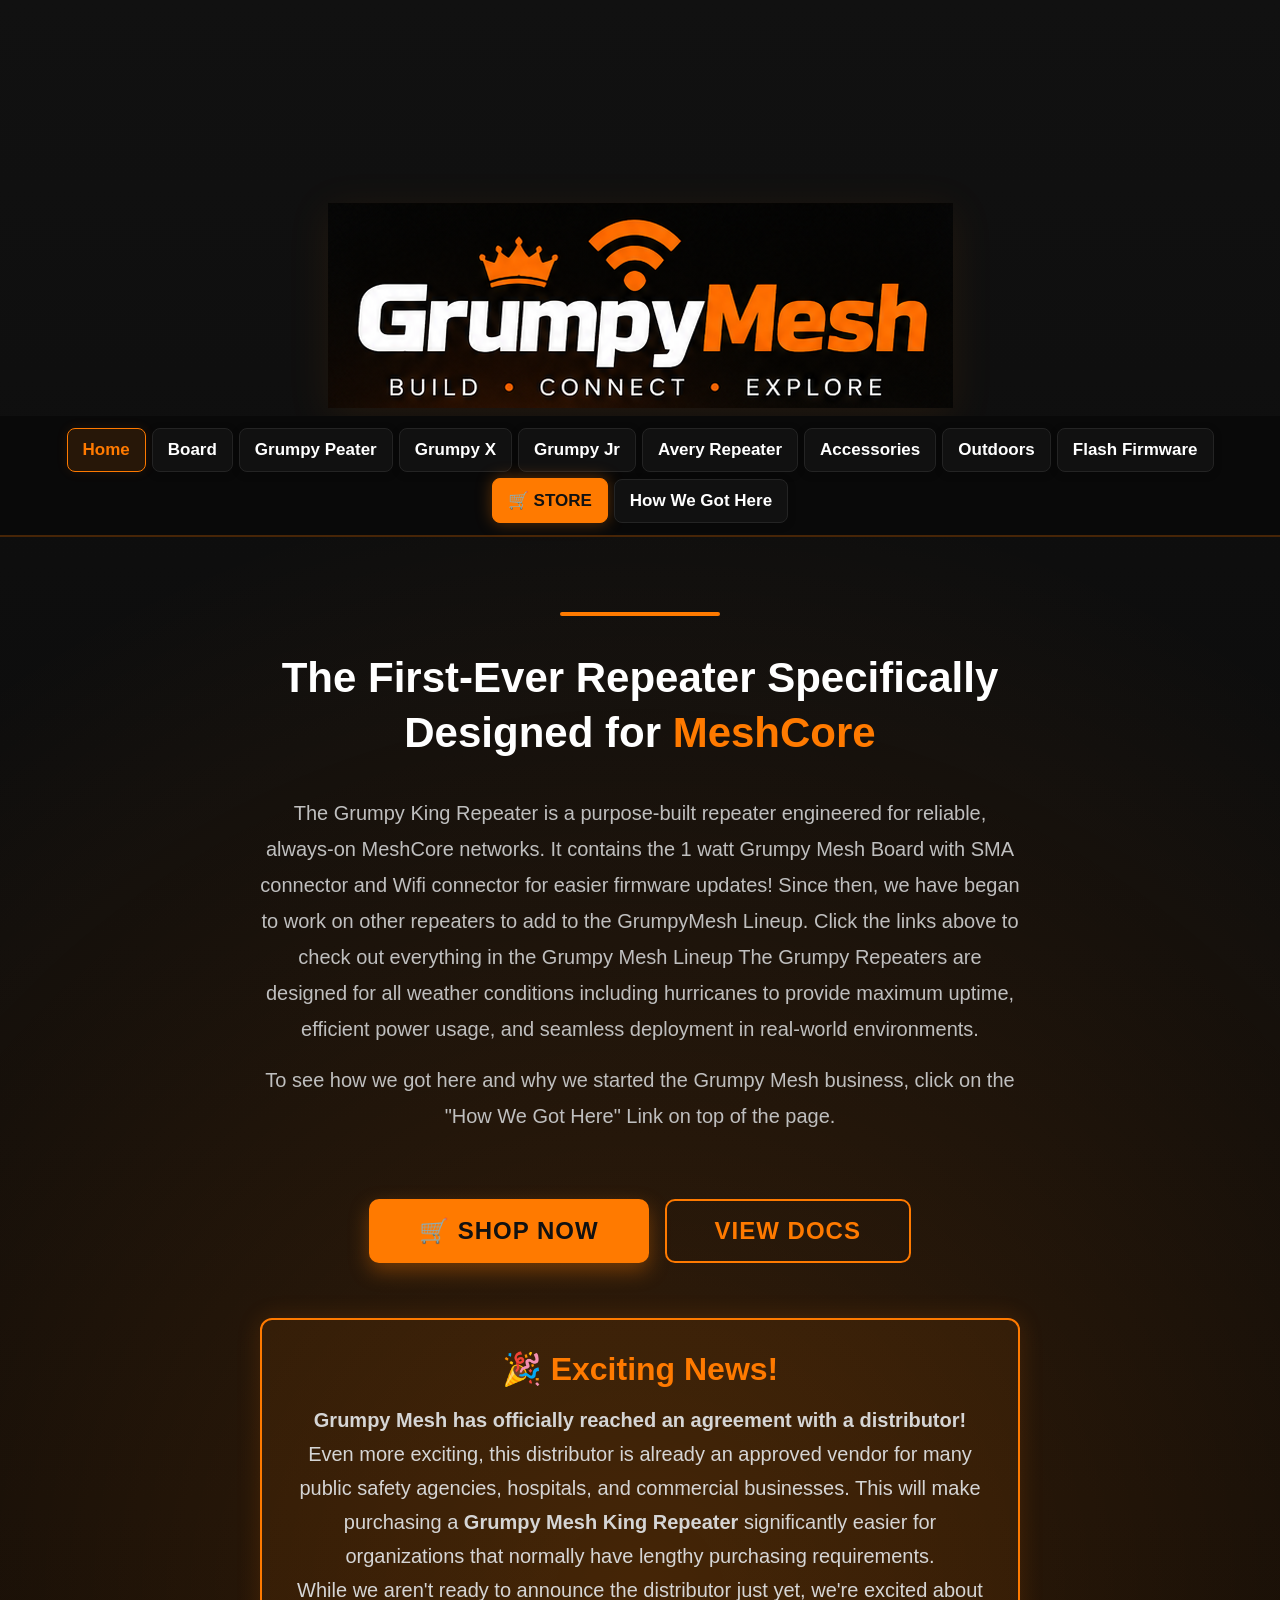
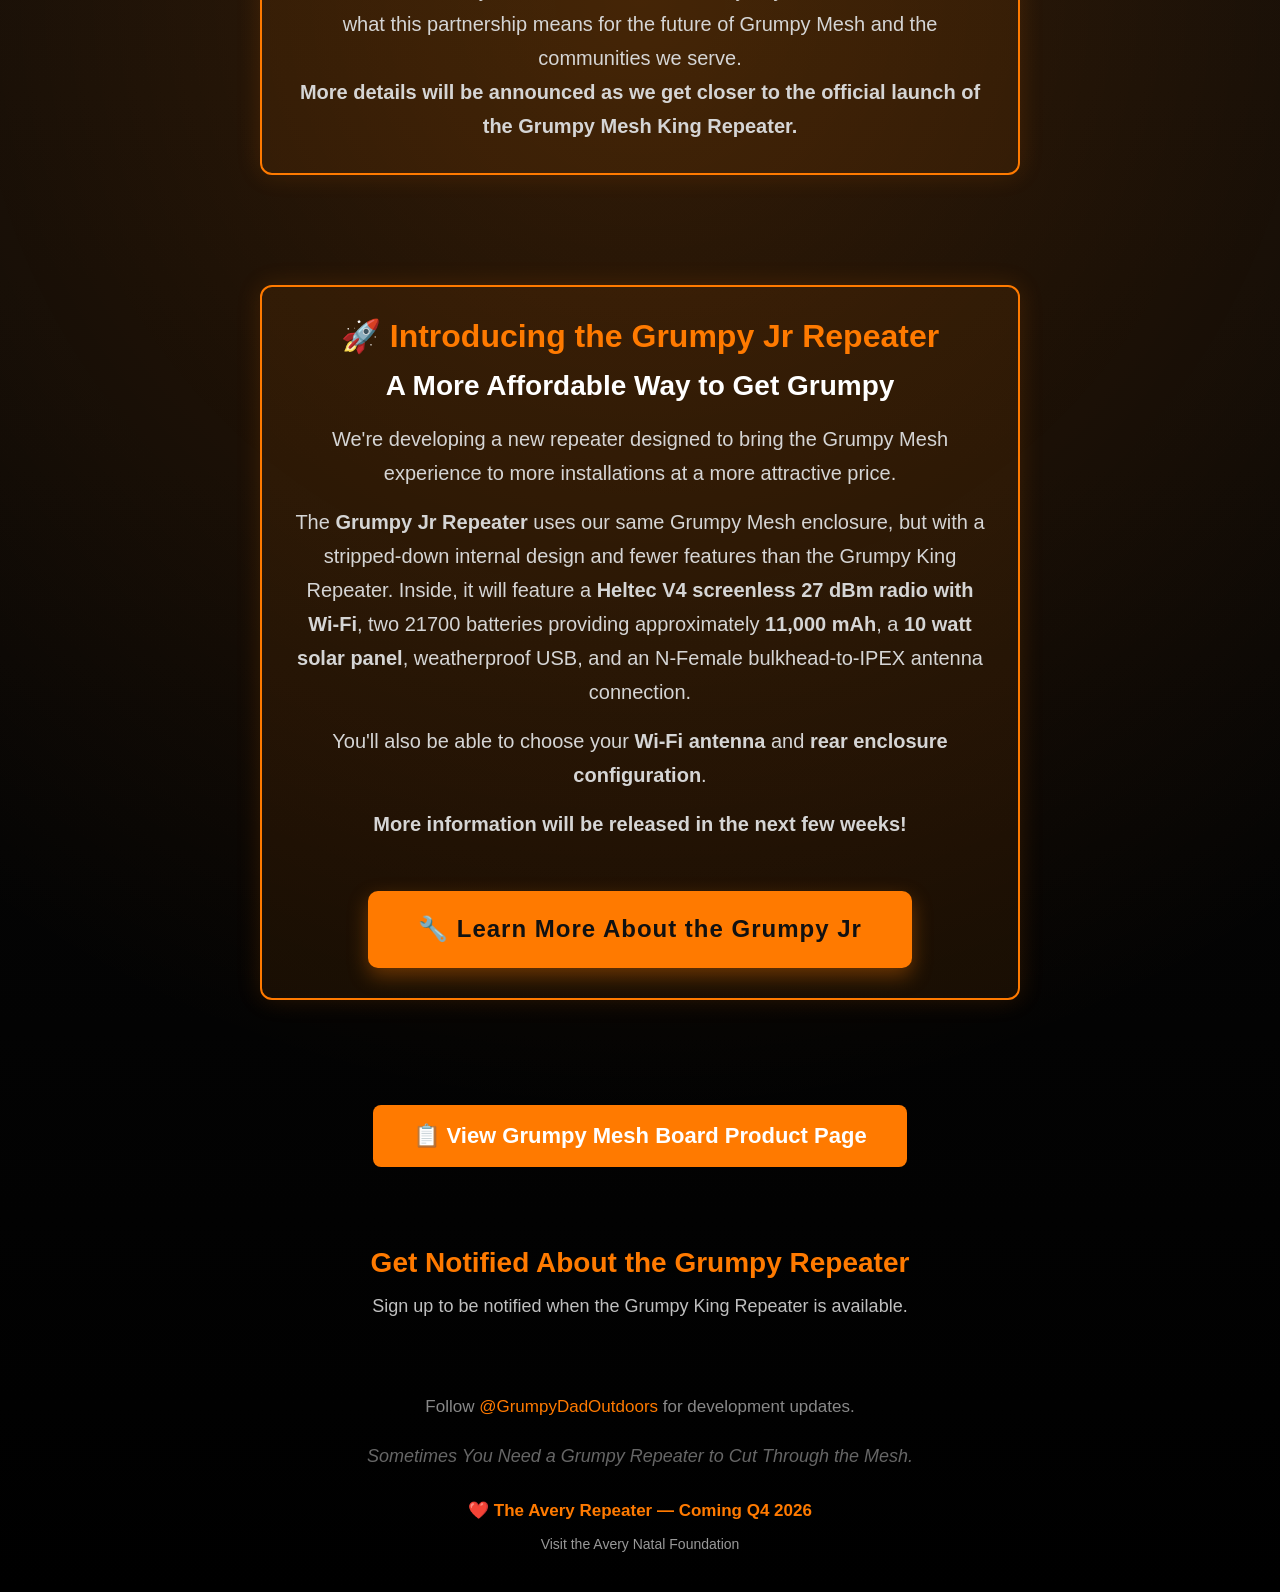
==== commit 4e051735: "Add files via upload" ====
--- a/index.html
+++ b/index.html
@@ -458,29 +458,125 @@
   }
 }
 </style>
+
+
+/* ===== Standard GrumpyMesh Header ===== */
+.site-logo{
+    width:100%;
+    display:flex;
+    justify-content:center;
+    align-items:center;
+    padding:22px 20px 10px;
+    background:#0b0b0b;
+}
+.site-logo .logo-img{
+    display:block;
+    max-width:100%;
+    height:auto;
+    width:min(625px,82%);
+    margin:0 auto;
+    filter:drop-shadow(0 8px 20px rgba(255,122,0,.08));
+}
+.top-nav{
+    position:sticky;
+    top:0;
+    z-index:1000;
+    width:100%;
+    padding:16px 5%;
+    display:flex;
+    justify-content:center;
+    align-items:center;
+    background:#0b0b0b;
+    border-bottom:1px solid #242424;
+}
+.top-nav .nav-links{
+    display:flex;
+    align-items:center;
+    justify-content:center;
+    flex-wrap:wrap;
+    gap:6px 10px;
+    width:100%;
+}
+.top-nav .nav-links a{
+    color:#fff;
+    text-decoration:none;
+    padding:10px 13px;
+    border-radius:7px;
+    font-size:17px;
+    font-weight:800;
+    transition:.2s;
+    border:1px solid #242424;
+    background:#111;
+    box-shadow:0 2px 8px rgba(0,0,0,.18);
+    white-space:nowrap;
+}
+.top-nav .nav-links a:hover,
+.top-nav .nav-links a.active{
+    color:#ff7a00;
+    border-color:#ff7a00;
+    background:rgba(255,122,0,.12);
+    box-shadow:0 0 12px rgba(255,122,0,.10);
+}
+.top-nav .nav-links a.store-link{
+    color:#111;
+    background:#ff7a00;
+    border-color:#ff7a00;
+    box-shadow:0 0 16px rgba(255,122,0,.35);
+}
+.top-nav .nav-links a.store-link:hover{
+    color:#111;
+    background:#ff9500;
+    border-color:#ff9500;
+    box-shadow:0 0 20px rgba(255,149,0,.5);
+}
+@media(max-width:800px){
+    .site-logo{padding:18px 16px 8px;}
+    .site-logo .logo-img{width:94%;}
+    .top-nav{padding:14px 16px;}
+    .top-nav .nav-links{
+        width:100%;
+        justify-content:flex-start;
+        flex-wrap:nowrap;
+        gap:12px;
+        overflow-x:auto;
+        overflow-y:hidden;
+        white-space:nowrap;
+        padding:2px 2px 6px;
+        scrollbar-width:none;
+        -webkit-overflow-scrolling:touch;
+    }
+    .top-nav .nav-links::-webkit-scrollbar{display:none;}
+    .top-nav .nav-links a{
+        flex:0 0 auto;
+        font-size:14px;
+        padding:8px 9px;
+    }
+}
+@media(max-width:520px){
+    .top-nav .nav-links{gap:10px;}
+    .top-nav .nav-links a{font-size:13px;padding:8px;}
+}
+
 </head>
 
 <body>
-<div class="top-nav">
-    <a href="index.html" class="brand">GRUMPYMESH</a>
-    <div class="nav-links">
-        <a href="index.html" class="active">Home</a>
-        <a href="board.html">Board</a>
-        <a href="grumpy-peater.html">Grumpy Peater</a>
-        <a href="grumpy-x-repeater.html">Grumpy X</a>
-        <a href="grumpy-jr.html">Grumpy Jr</a>
-        <a href="avery-natal.html">Avery Repeater</a>
-        <a href="accessories.html">Accessories</a>
-        <a href="outdoors.html">Outdoors</a>
-        <a href="flasher.html">Flash Firmware</a>
-        <a href="https://shop.grumpymesh.com" class="store-link" target="_blank" rel="noopener noreferrer">🛒 STORE</a>
-        <a href="how-we-got-here.html">How We Got Here</a>
-    </div>
-</div>
+<div class="site-logo"><img class="logo-img" src="[data-uri]" alt="GrumpyMesh"></div>
+<nav class="top-nav" aria-label="Main navigation">
+  <div class="nav-links">
+    <a href="index.html" class="active" aria-current="page">Home</a>
+    <a href="board.html">Board</a>
+    <a href="grumpy-peater.html">Grumpy Peater</a>
+    <a href="grumpy-x-repeater.html">Grumpy X</a>
+    <a href="grumpy-jr.html">Grumpy Jr</a>
+    <a href="avery-natal.html">Avery Repeater</a>
+    <a href="accessories.html">Accessories</a>
+    <a href="outdoors.html">Outdoors</a>
+    <a href="flasher.html">Flash Firmware</a>
+    <a href="https://shop.grumpymesh.com" class="store-link" target="_blank" rel="noopener noreferrer">🛒 STORE</a>
+    <a href="how-we-got-here.html">How We Got Here</a>
+  </div>
+</nav>
 <div class="container">
-
-<img class="logo-img" src="[data-uri]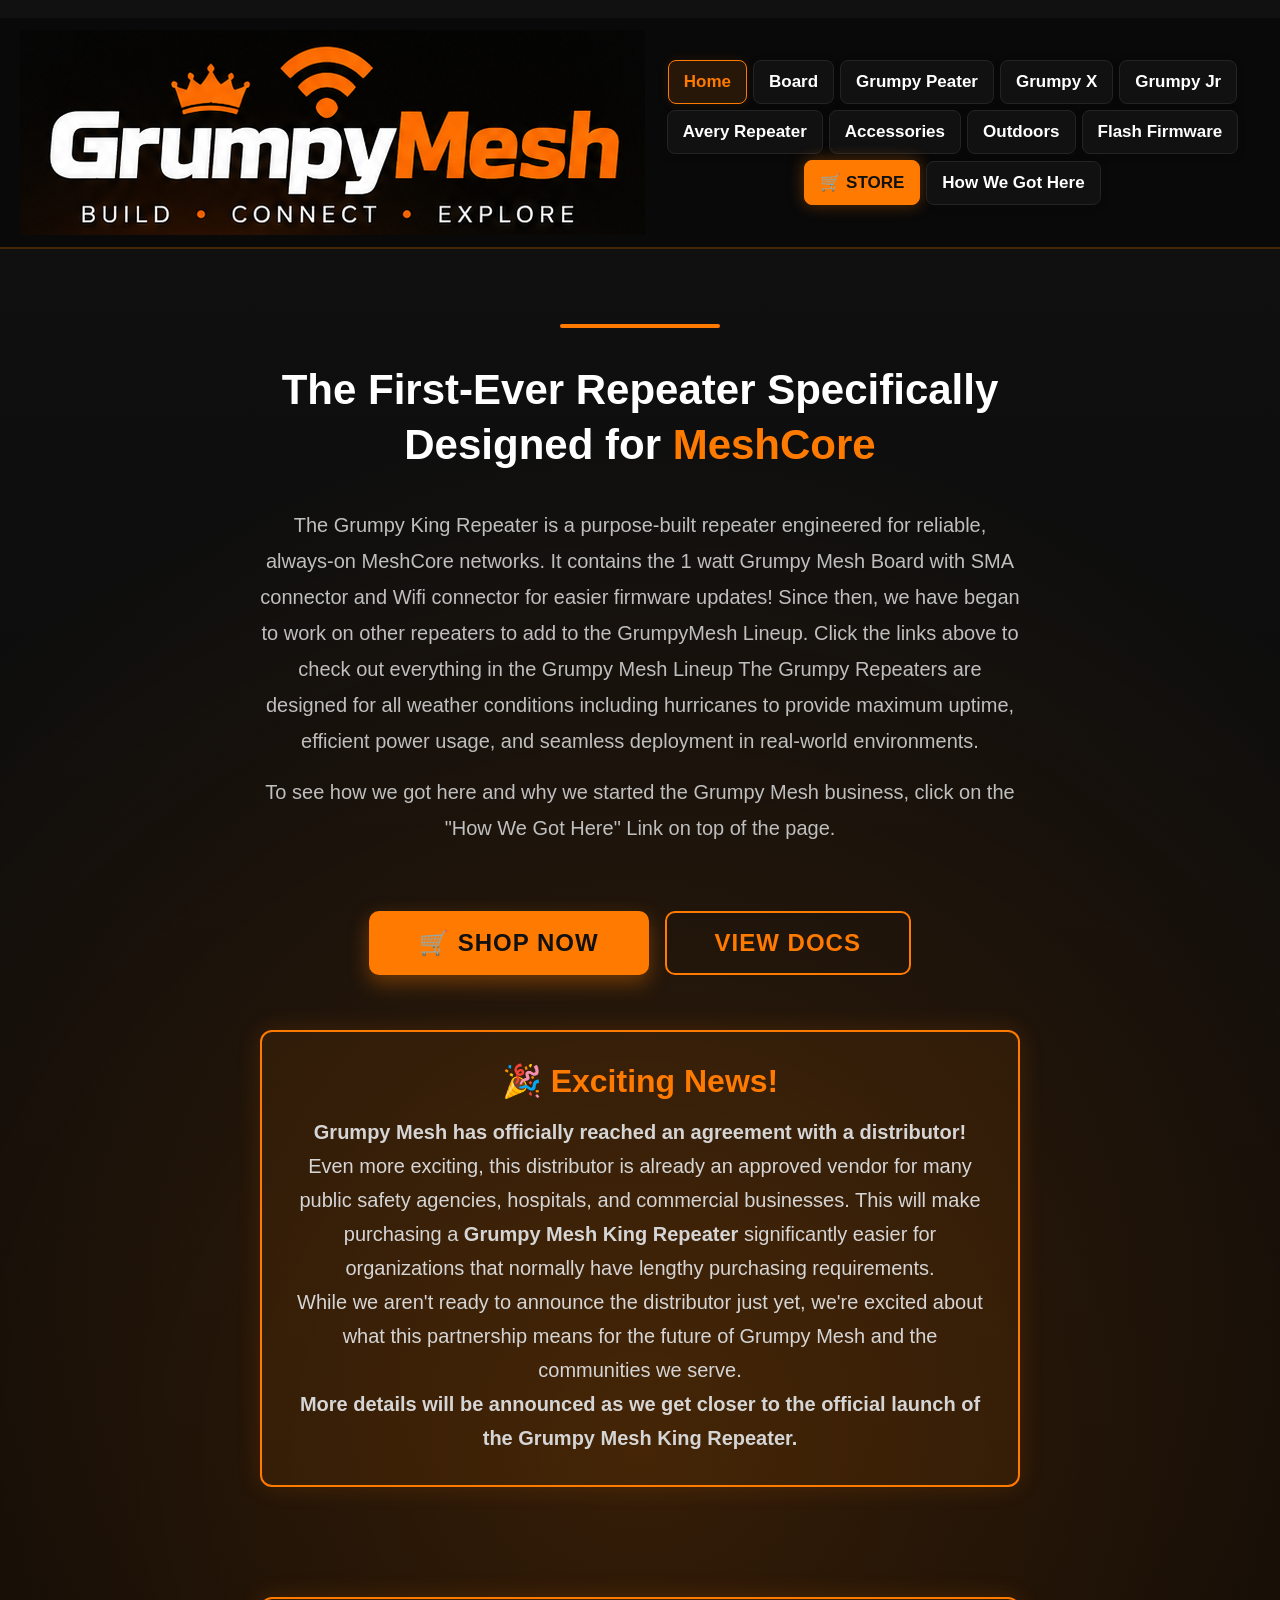
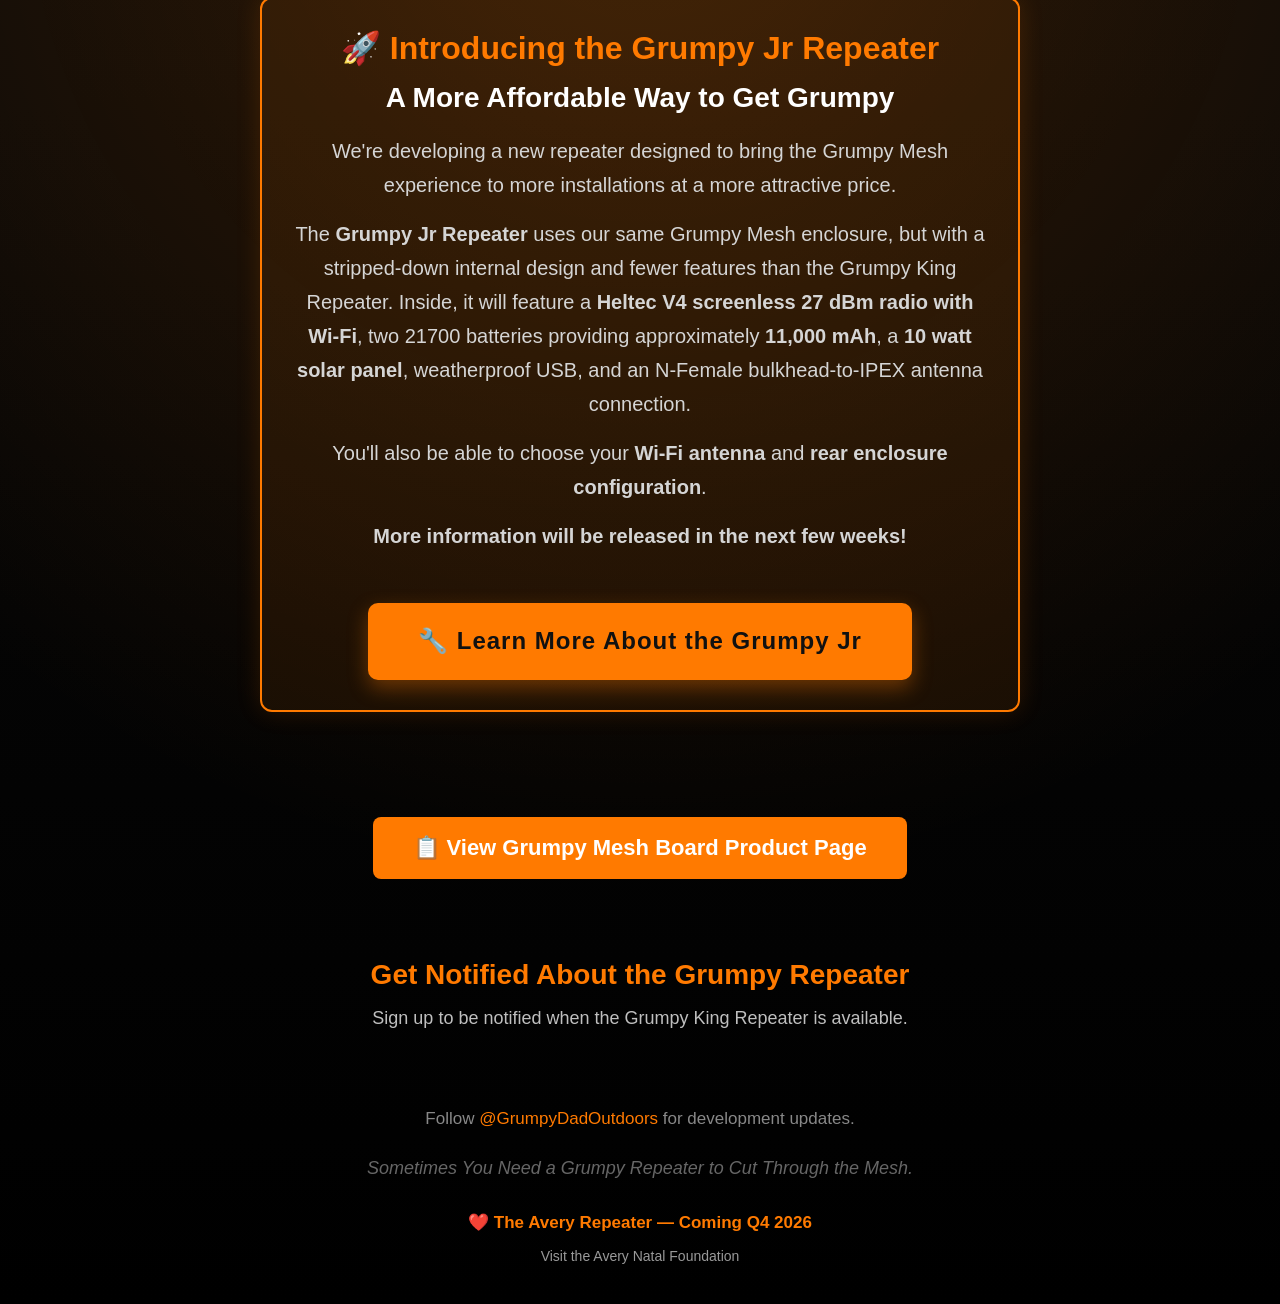
==== commit 236d959c: "Add files via upload" ====
--- a/index.html
+++ b/index.html
@@ -109,14 +109,6 @@
     font-size:72px;
     font-weight:900;
     letter-spacing:4px;
-}
-.logo-img{
-    display:block;
-    width:min(625px,82%);
-    max-width:100%;
-    height:auto;
-    margin:5px auto 8px;
-    filter:drop-shadow(0 8px 20px rgba(255,122,0,.08));
 }
 
 .line{
@@ -460,109 +452,22 @@
 </style>
 
 
-/* ===== Standard GrumpyMesh Header ===== */
-.site-logo{
-    width:100%;
-    display:flex;
-    justify-content:center;
-    align-items:center;
-    padding:22px 20px 10px;
-    background:#0b0b0b;
-}
-.site-logo .logo-img{
+.logo-img{
     display:block;
     max-width:100%;
     height:auto;
     width:min(625px,82%);
-    margin:0 auto;
+    margin:5px auto 8px;
     filter:drop-shadow(0 8px 20px rgba(255,122,0,.08));
 }
-.top-nav{
-    position:sticky;
-    top:0;
-    z-index:1000;
-    width:100%;
-    padding:16px 5%;
-    display:flex;
-    justify-content:center;
-    align-items:center;
-    background:#0b0b0b;
-    border-bottom:1px solid #242424;
-}
-.top-nav .nav-links{
-    display:flex;
-    align-items:center;
-    justify-content:center;
-    flex-wrap:wrap;
-    gap:6px 10px;
-    width:100%;
-}
-.top-nav .nav-links a{
-    color:#fff;
-    text-decoration:none;
-    padding:10px 13px;
-    border-radius:7px;
-    font-size:17px;
-    font-weight:800;
-    transition:.2s;
-    border:1px solid #242424;
-    background:#111;
-    box-shadow:0 2px 8px rgba(0,0,0,.18);
-    white-space:nowrap;
-}
-.top-nav .nav-links a:hover,
-.top-nav .nav-links a.active{
-    color:#ff7a00;
-    border-color:#ff7a00;
-    background:rgba(255,122,0,.12);
-    box-shadow:0 0 12px rgba(255,122,0,.10);
-}
-.top-nav .nav-links a.store-link{
-    color:#111;
-    background:#ff7a00;
-    border-color:#ff7a00;
-    box-shadow:0 0 16px rgba(255,122,0,.35);
-}
-.top-nav .nav-links a.store-link:hover{
-    color:#111;
-    background:#ff9500;
-    border-color:#ff9500;
-    box-shadow:0 0 20px rgba(255,149,0,.5);
-}
-@media(max-width:800px){
-    .site-logo{padding:18px 16px 8px;}
-    .site-logo .logo-img{width:94%;}
-    .top-nav{padding:14px 16px;}
-    .top-nav .nav-links{
-        width:100%;
-        justify-content:flex-start;
-        flex-wrap:nowrap;
-        gap:12px;
-        overflow-x:auto;
-        overflow-y:hidden;
-        white-space:nowrap;
-        padding:2px 2px 6px;
-        scrollbar-width:none;
-        -webkit-overflow-scrolling:touch;
-    }
-    .top-nav .nav-links::-webkit-scrollbar{display:none;}
-    .top-nav .nav-links a{
-        flex:0 0 auto;
-        font-size:14px;
-        padding:8px 9px;
-    }
-}
-@media(max-width:520px){
-    .top-nav .nav-links{gap:10px;}
-    .top-nav .nav-links a{font-size:13px;padding:8px;}
-}
 
 </head>
 
 <body>
-<div class="site-logo"><img class="logo-img" src="[data-uri]" alt="GrumpyMesh"></div>
+
 <nav class="top-nav" aria-label="Main navigation">
-  <div class="nav-links">
+  <img class="logo-img" src="[data-uri]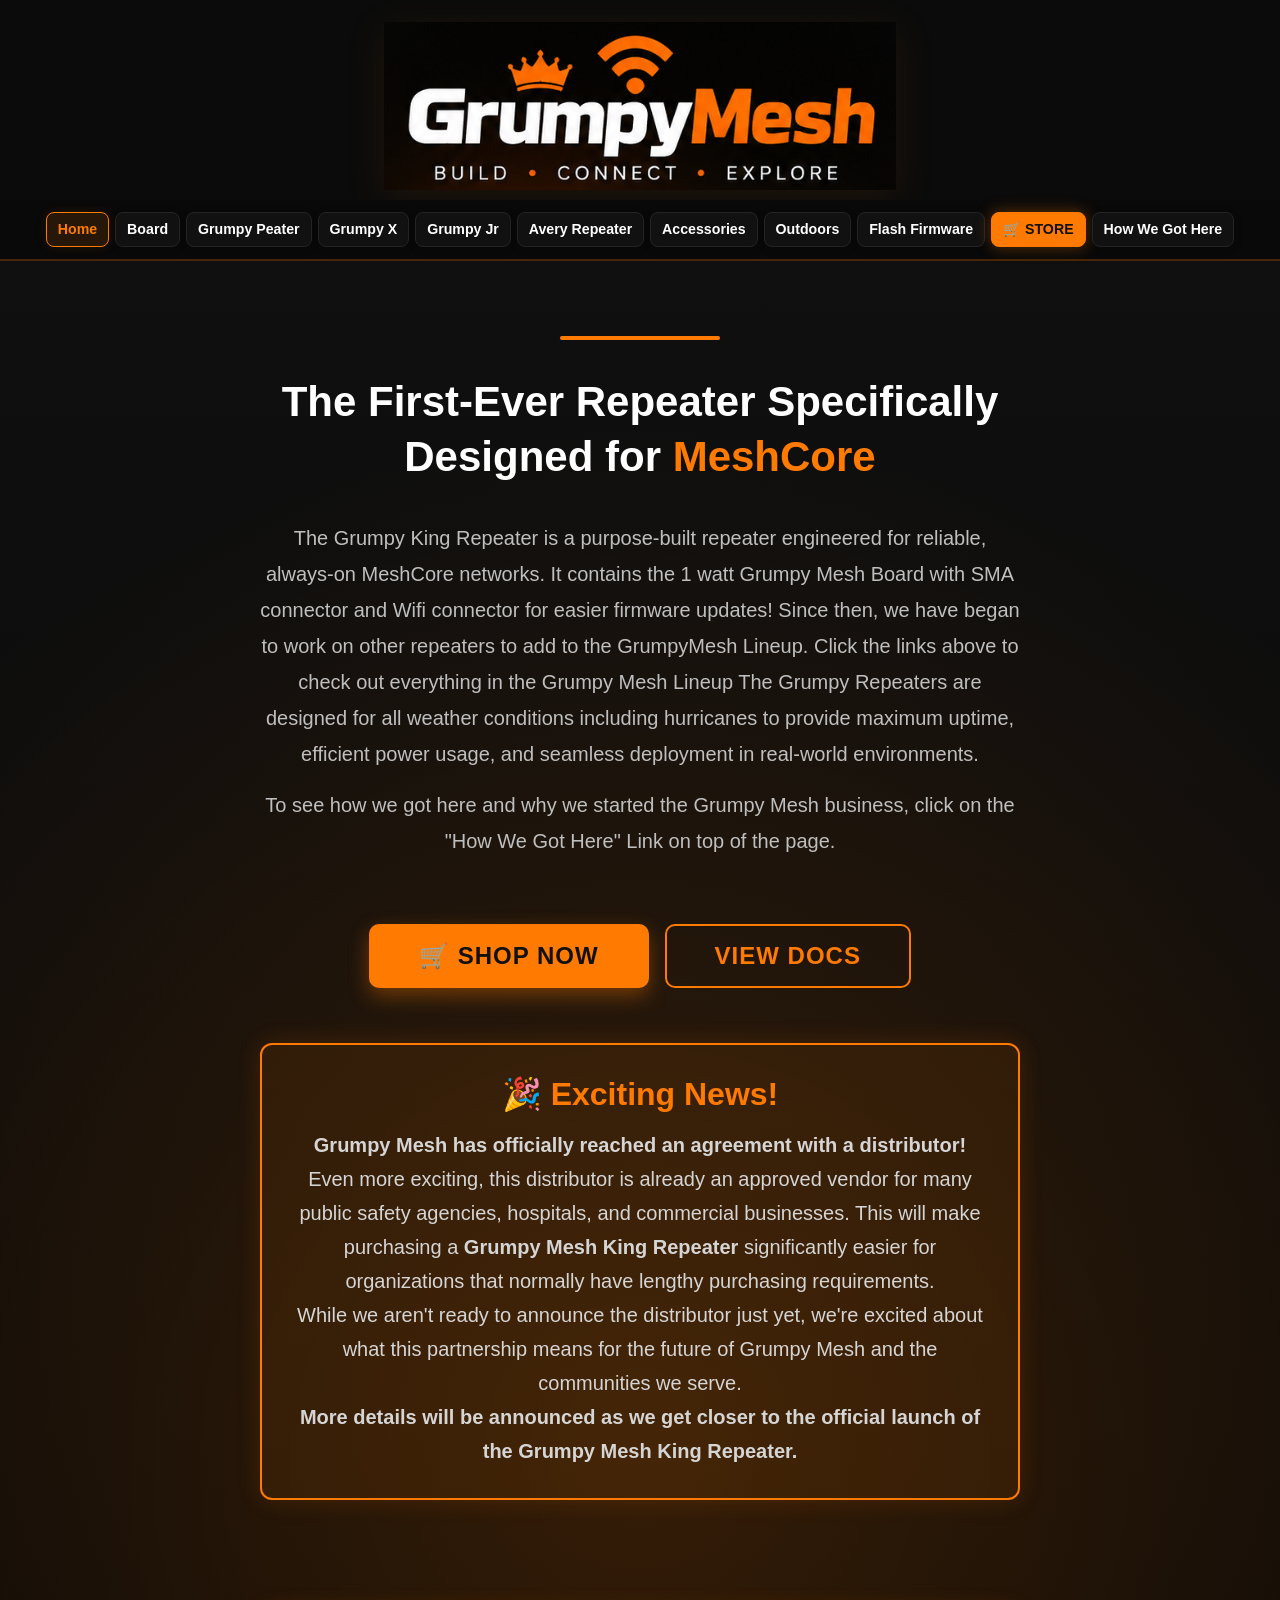
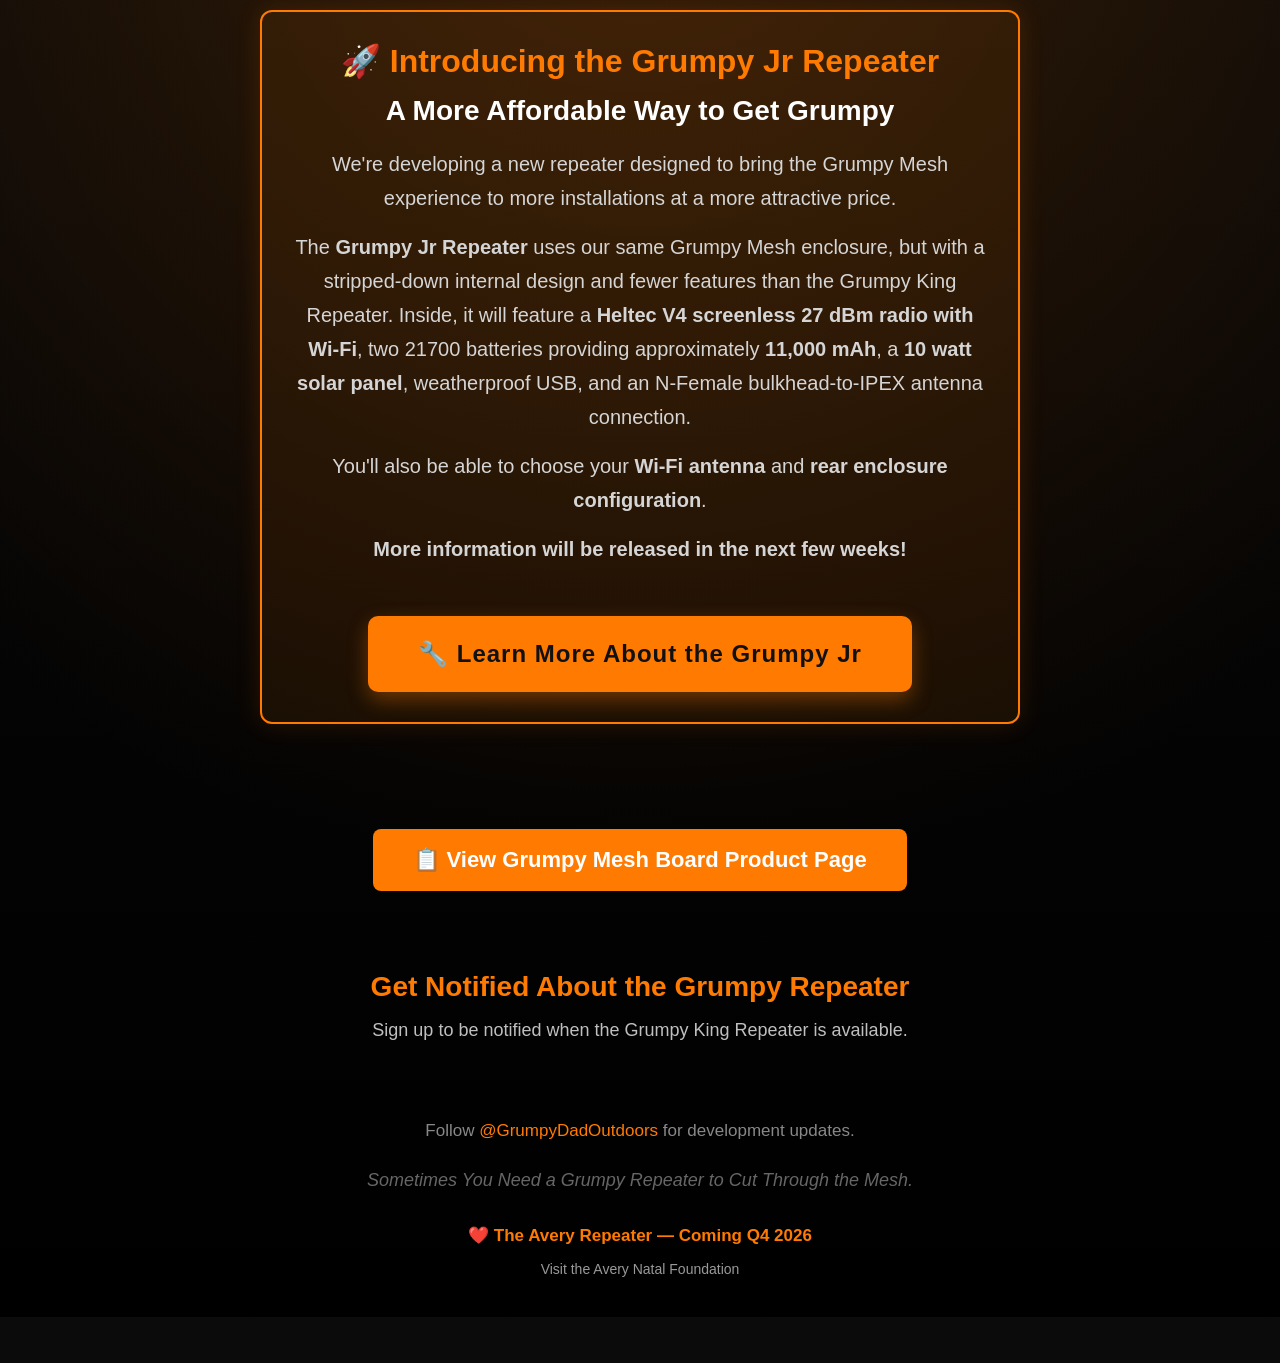
==== commit f14b53d6: "Fixes bugs" ====
--- a/index.html
+++ b/index.html
@@ -450,24 +450,187 @@
   }
 }
 </style>
-
-
-.logo-img{
-    display:block;
-    max-width:100%;
-    height:auto;
-    width:min(625px,82%);
-    margin:5px auto 8px;
-    filter:drop-shadow(0 8px 20px rgba(255,122,0,.08));
-}
+<style>
+/* ===== GrumpyMesh Standard Top Banner & Navigation ===== */
+.site-logo {
+  width: 100% !important;
+  display: flex !important;
+  justify-content: center !important;
+  align-items: center !important;
+  padding: 22px 20px 10px !important;
+  background: #0b0b0b !important;
+  position: relative !important;
+  z-index: 1 !important;
+}
+
+.site-logo a {
+  display: inline-block !important;
+  line-height: 0 !important;
+  text-decoration: none !important;
+}
+
+.site-logo .logo-img,
+.logo-img {
+  display: block !important;
+  max-width: 100% !important;
+  height: auto !important;
+  width: min(625px, 82%) !important;
+  margin: 0 auto !important;
+  filter: drop-shadow(0 8px 20px rgba(255, 122, 0, 0.08)) !important;
+}
+
+.top-nav,
+nav.top-nav {
+  position: sticky !important;
+  top: 0 !important;
+  z-index: 1000 !important;
+  display: flex !important;
+  justify-content: center !important;
+  align-items: center !important;
+  width: 100% !important;
+  padding: 12px 20px !important;
+  background: rgba(10, 10, 10, 0.97) !important;
+  backdrop-filter: blur(12px) !important;
+  -webkit-backdrop-filter: blur(12px) !important;
+  border-bottom: 2px solid rgba(255, 122, 0, 0.25) !important;
+}
+
+.top-nav .brand,
+nav.top-nav .brand {
+  display: none !important;
+}
+
+.top-nav .nav-links,
+nav.top-nav .nav-links {
+  display: flex !important;
+  gap: 6px !important;
+  flex-wrap: wrap !important;
+  justify-content: center !important;
+  align-items: center !important;
+  width: 100% !important;
+  max-width: 1300px !important;
+  margin: 0 auto !important;
+  padding: 0 !important;
+}
+
+.top-nav .nav-links a,
+nav.top-nav .nav-links a {
+  color: #ffffff !important;
+  text-decoration: none !important;
+  font-family: Arial, Helvetica, sans-serif !important;
+  font-size: 15px !important;
+  font-weight: 800 !important;
+  padding: 9px 13px !important;
+  border-radius: 8px !important;
+  transition: all 0.2s ease !important;
+  white-space: nowrap !important;
+  border: 1px solid #242424 !important;
+  background: #111111 !important;
+  box-shadow: 0 2px 8px rgba(0, 0, 0, 0.18) !important;
+  display: inline-flex !important;
+  align-items: center !important;
+  justify-content: center !important;
+  line-height: 1.2 !important;
+  margin: 0 !important;
+}
+
+.top-nav .nav-links a:hover,
+.top-nav .nav-links a.active,
+nav.top-nav .nav-links a:hover,
+nav.top-nav .nav-links a.active {
+  color: #ff7a00 !important;
+  border-color: #ff7a00 !important;
+  background: rgba(255, 122, 0, 0.12) !important;
+  box-shadow: 0 0 12px rgba(255, 122, 0, 0.10) !important;
+}
+
+.top-nav .nav-links a.store-link,
+nav.top-nav .nav-links a.store-link {
+  color: #111111 !important;
+  background: #ff7a00 !important;
+  border-color: #ff7a00 !important;
+  box-shadow: 0 0 16px rgba(255, 122, 0, 0.35) !important;
+}
+
+.top-nav .nav-links a.store-link:hover,
+nav.top-nav .nav-links a.store-link:hover {
+  color: #111111 !important;
+  background: #ff9500 !important;
+  border-color: #ff9500 !important;
+  box-shadow: 0 0 20px rgba(255, 149, 0, 0.50) !important;
+}
+
+@media (max-width: 800px) {
+  .site-logo {
+    padding: 18px 16px 8px !important;
+  }
+  .site-logo .logo-img,
+  .logo-img {
+    width: 94% !important;
+  }
+}
+
+@media (max-width: 768px) {
+  .top-nav,
+  nav.top-nav {
+    padding: 10px 10px !important;
+    display: flex !important;
+    justify-content: center !important;
+  }
+  .top-nav .nav-links,
+  nav.top-nav .nav-links {
+    width: 100% !important;
+    justify-content: flex-start !important;
+    flex-wrap: nowrap !important;
+    gap: 6px !important;
+    overflow-x: auto !important;
+    overflow-y: hidden !important;
+    white-space: nowrap !important;
+    padding: 2px 4px 6px !important;
+    scrollbar-width: none !important;
+    -webkit-overflow-scrolling: touch !important;
+  }
+  .top-nav .nav-links::-webkit-scrollbar,
+  nav.top-nav .nav-links::-webkit-scrollbar {
+    display: none !important;
+  }
+  .top-nav .nav-links a,
+  nav.top-nav .nav-links a {
+    flex: 0 0 auto !important;
+    font-size: 14px !important;
+    padding: 8px 10px !important;
+  }
+}
+
+@media (max-width: 430px) {
+  .top-nav,
+  nav.top-nav {
+    padding: 8px 6px !important;
+  }
+  .top-nav .nav-links,
+  nav.top-nav .nav-links {
+    gap: 4px !important;
+  }
+  .top-nav .nav-links a,
+  nav.top-nav .nav-links a {
+    font-size: 13px !important;
+    padding: 7px 8px !important;
+  }
+}
+/* ===== End GrumpyMesh Standard Top Banner & Navigation ===== */
+</style>
 
 </head>
 
 <body>
 
+<div class="site-logo">
+  <a href="index.html" aria-label="GrumpyMesh Home">
+    <img class="logo-img" src="Media/grumpymesh-logo.png" alt="GrumpyMesh Logo">
+  </a>
+</div>
 <nav class="top-nav" aria-label="Main navigation">
-  <img class="logo-img" src="[data-uri]" alt="GrumpyMesh">
-<div class="nav-links">
+  <div class="nav-links">
     <a href="index.html" class="active" aria-current="page">Home</a>
     <a href="board.html">Board</a>
     <a href="grumpy-peater.html">Grumpy Peater</a>
@@ -565,7 +728,7 @@
     </p>
 
     <p style="margin-top:20px;">
-        <a class="shop-button" href="grumpy-jr-repeater.html">
+        <a class="shop-button" href="grumpy-jr.html">
             🔧 Learn More About the Grumpy Jr
         </a>
     </p>
